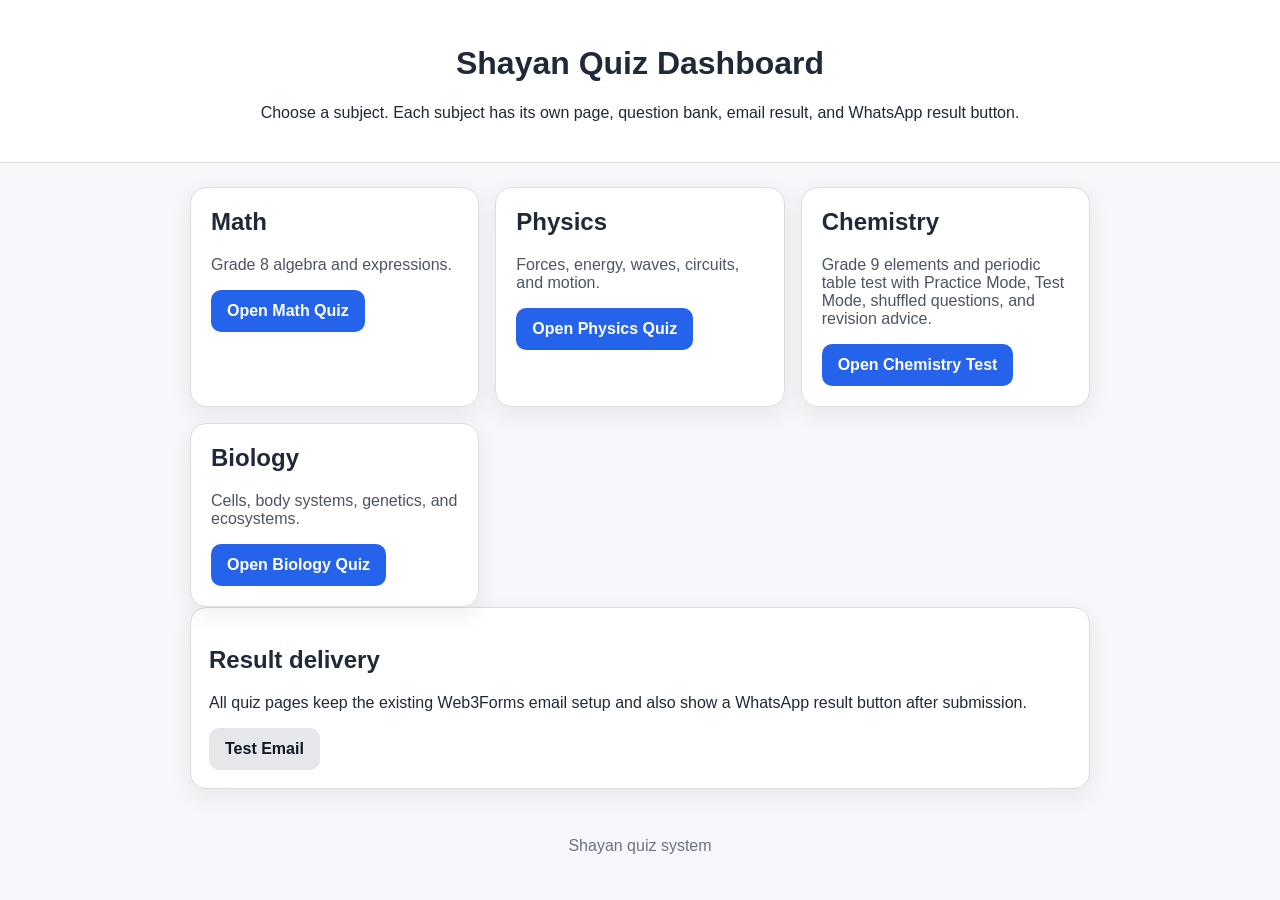
==== index.html @ 084b21f7 "Update dashboard link for improved chemistry test" ====
<!DOCTYPE html><html lang="en"><head><meta charset="UTF-8"><meta name="viewport" content="width=device-width,initial-scale=1.0"><meta http-equiv="Cache-Control" content="no-cache, no-store, must-revalidate"><meta http-equiv="Pragma" content="no-cache"><meta http-equiv="Expires" content="0"><title>Shayan Quiz Dashboard</title><link rel="stylesheet" href="style.css?v=chemistry-v2"><style>.grid{display:grid;grid-template-columns:repeat(auto-fit,minmax(220px,1fr));gap:16px}.subject{background:white;border:1px solid #ddd;border-radius:16px;padding:20px;box-shadow:0 8px 25px #0001}.subject h2{margin-top:0}.subject p{color:#4b5563}</style></head><body><header><h1>Shayan Quiz Dashboard</h1><p>Choose a subject. Each subject has its own page, question bank, email result, and WhatsApp result button.</p></header><main><section class="grid"><div class="subject"><h2>Math</h2><p>Grade 8 algebra and expressions.</p><a class="button" href="math.html?v=subjects1">Open Math Quiz</a></div><div class="subject"><h2>Physics</h2><p>Forces, energy, waves, circuits, and motion.</p><a class="button" href="physics.html?v=subjects1">Open Physics Quiz</a></div><div class="subject"><h2>Chemistry</h2><p>Grade 9 elements and periodic table test with Practice Mode, Test Mode, shuffled questions, and revision advice.</p><a class="button" href="chemistry.html?v=chemistry-v2">Open Chemistry Test</a></div><div class="subject"><h2>Biology</h2><p>Cells, body systems, genetics, and ecosystems.</p><a class="button" href="biology.html?v=subjects1">Open Biology Quiz</a></div></section><section class="panel"><h2>Result delivery</h2><p>All quiz pages keep the existing Web3Forms email setup and also show a WhatsApp result button after submission.</p><a class="button secondary" href="test-email.html">Test Email</a></section></main><footer>Shayan quiz system</footer></body></html>
---- style.css ----
body{margin:0;font-family:Arial,Helvetica,sans-serif;background:#f5f7fb;color:#1f2937}header{background:#fff;text-align:center;padding:24px;border-bottom:1px solid #ddd}main{max-width:900px;margin:24px auto;padding:0 16px}.panel,.question{background:#fff;border:1px solid #ddd;border-radius:16px;padding:18px;margin-bottom:14px;box-shadow:0 8px 25px #0001}label{font-weight:700;display:block;margin-bottom:6px}input[type=text]{width:100%;padding:12px;border:1px solid #ccc;border-radius:10px;font-size:16px;box-sizing:border-box}.buttons{display:flex;flex-wrap:wrap;gap:10px;margin-top:16px}button,.button{background:#2563eb;color:white;border:0;border-radius:10px;padding:12px 16px;font-weight:700;text-decoration:none;display:inline-block;cursor:pointer}.secondary{background:#e5e7eb;color:#111827}.option{display:block;border:1px solid #ddd;border-radius:10px;padding:10px;margin:8px 0}.feedback{display:none;margin-top:10px;padding:10px;border-radius:10px;font-weight:700}.correct{display:block;background:#dcfce7;color:#15803d}.wrong{display:block;background:#fee2e2;color:#b91c1c}.result{display:none;background:#eff6ff;border:1px solid #bfdbfe;border-radius:14px;padding:16px;margin-top:16px}.note{background:#fef3c7;color:#92400e;border:1px solid #fde68a;border-radius:10px;padding:10px;margin-top:12px}.status{background:#dbeafe;color:#1e40af;border:1px solid #bfdbfe;border-radius:10px;padding:10px;margin-top:12px;font-weight:700}footer{text-align:center;color:#6b7280;padding:24px}
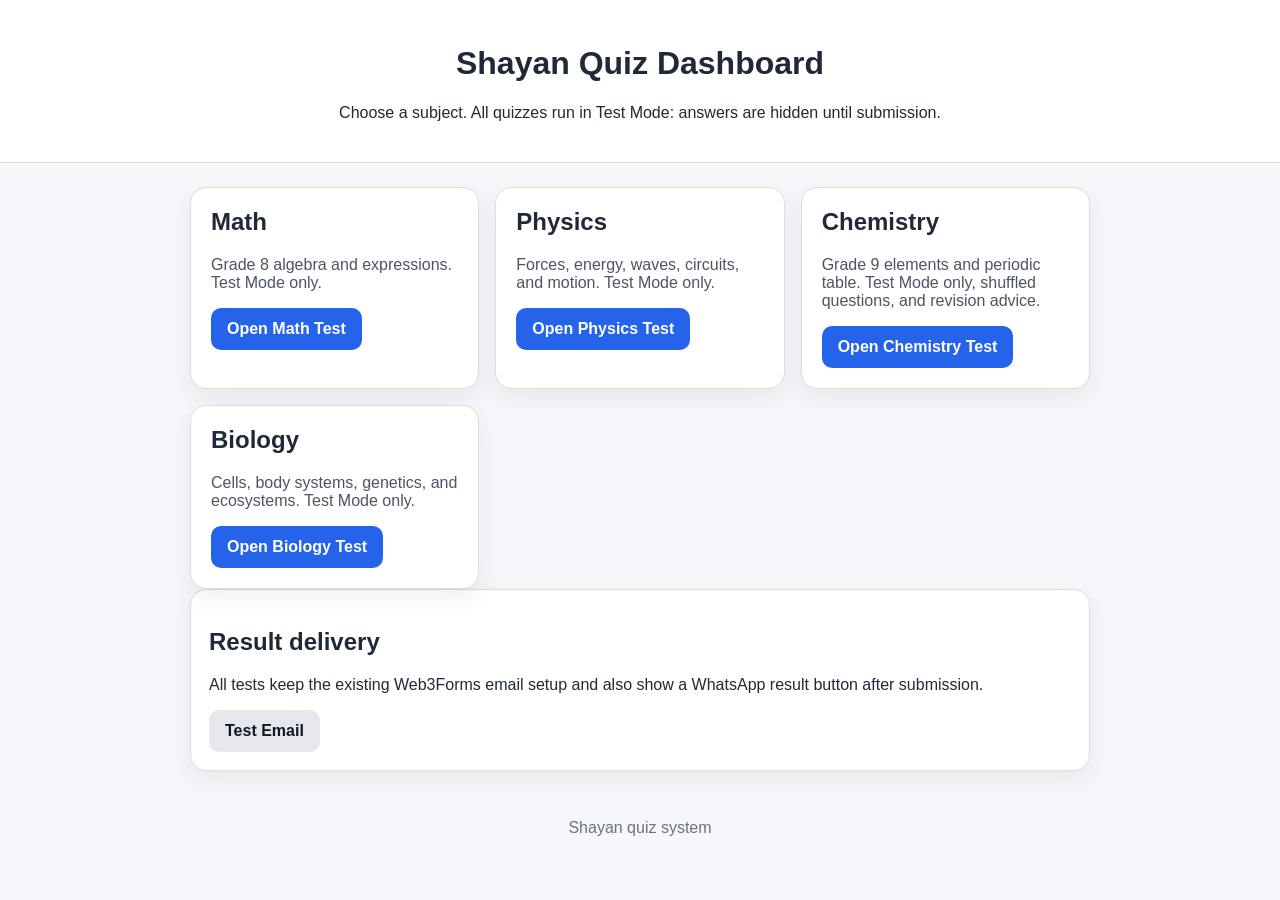
==== commit 608d1558: "Update dashboard to test mode only" ====
--- a/index.html
+++ b/index.html
@@ -1 +1 @@
-<!DOCTYPE html><html lang="en"><head><meta charset="UTF-8"><meta name="viewport" content="width=device-width,initial-scale=1.0"><meta http-equiv="Cache-Control" content="no-cache, no-store, must-revalidate"><meta http-equiv="Pragma" content="no-cache"><meta http-equiv="Expires" content="0"><title>Shayan Quiz Dashboard</title><link rel="stylesheet" href="style.css?v=chemistry-v2"><style>.grid{display:grid;grid-template-columns:repeat(auto-fit,minmax(220px,1fr));gap:16px}.subject{background:white;border:1px solid #ddd;border-radius:16px;padding:20px;box-shadow:0 8px 25px #0001}.subject h2{margin-top:0}.subject p{color:#4b5563}</style></head><body><header><h1>Shayan Quiz Dashboard</h1><p>Choose a subject. Each subject has its own page, question bank, email result, and WhatsApp result button.</p></header><main><section class="grid"><div class="subject"><h2>Math</h2><p>Grade 8 algebra and expressions.</p><a class="button" href="math.html?v=subjects1">Open Math Quiz</a></div><div class="subject"><h2>Physics</h2><p>Forces, energy, waves, circuits, and motion.</p><a class="button" href="physics.html?v=subjects1">Open Physics Quiz</a></div><div class="subject"><h2>Chemistry</h2><p>Grade 9 elements and periodic table test with Practice Mode, Test Mode, shuffled questions, and revision advice.</p><a class="button" href="chemistry.html?v=chemistry-v2">Open Chemistry Test</a></div><div class="subject"><h2>Biology</h2><p>Cells, body systems, genetics, and ecosystems.</p><a class="button" href="biology.html?v=subjects1">Open Biology Quiz</a></div></section><section class="panel"><h2>Result delivery</h2><p>All quiz pages keep the existing Web3Forms email setup and also show a WhatsApp result button after submission.</p><a class="button secondary" href="test-email.html">Test Email</a></section></main><footer>Shayan quiz system</footer></body></html>+<!DOCTYPE html><html lang="en"><head><meta charset="UTF-8"><meta name="viewport" content="width=device-width,initial-scale=1.0"><meta http-equiv="Cache-Control" content="no-cache, no-store, must-revalidate"><meta http-equiv="Pragma" content="no-cache"><meta http-equiv="Expires" content="0"><title>Shayan Quiz Dashboard</title><link rel="stylesheet" href="style.css?v=testmode1"><style>.grid{display:grid;grid-template-columns:repeat(auto-fit,minmax(220px,1fr));gap:16px}.subject{background:white;border:1px solid #ddd;border-radius:16px;padding:20px;box-shadow:0 8px 25px #0001}.subject h2{margin-top:0}.subject p{color:#4b5563}</style></head><body><header><h1>Shayan Quiz Dashboard</h1><p>Choose a subject. All quizzes run in Test Mode: answers are hidden until submission.</p></header><main><section class="grid"><div class="subject"><h2>Math</h2><p>Grade 8 algebra and expressions. Test Mode only.</p><a class="button" href="math.html?v=testmode1">Open Math Test</a></div><div class="subject"><h2>Physics</h2><p>Forces, energy, waves, circuits, and motion. Test Mode only.</p><a class="button" href="physics.html?v=testmode1">Open Physics Test</a></div><div class="subject"><h2>Chemistry</h2><p>Grade 9 elements and periodic table. Test Mode only, shuffled questions, and revision advice.</p><a class="button" href="chemistry.html?v=testmode1">Open Chemistry Test</a></div><div class="subject"><h2>Biology</h2><p>Cells, body systems, genetics, and ecosystems. Test Mode only.</p><a class="button" href="biology.html?v=testmode1">Open Biology Test</a></div></section><section class="panel"><h2>Result delivery</h2><p>All tests keep the existing Web3Forms email setup and also show a WhatsApp result button after submission.</p><a class="button secondary" href="test-email.html">Test Email</a></section></main><footer>Shayan quiz system</footer></body></html>
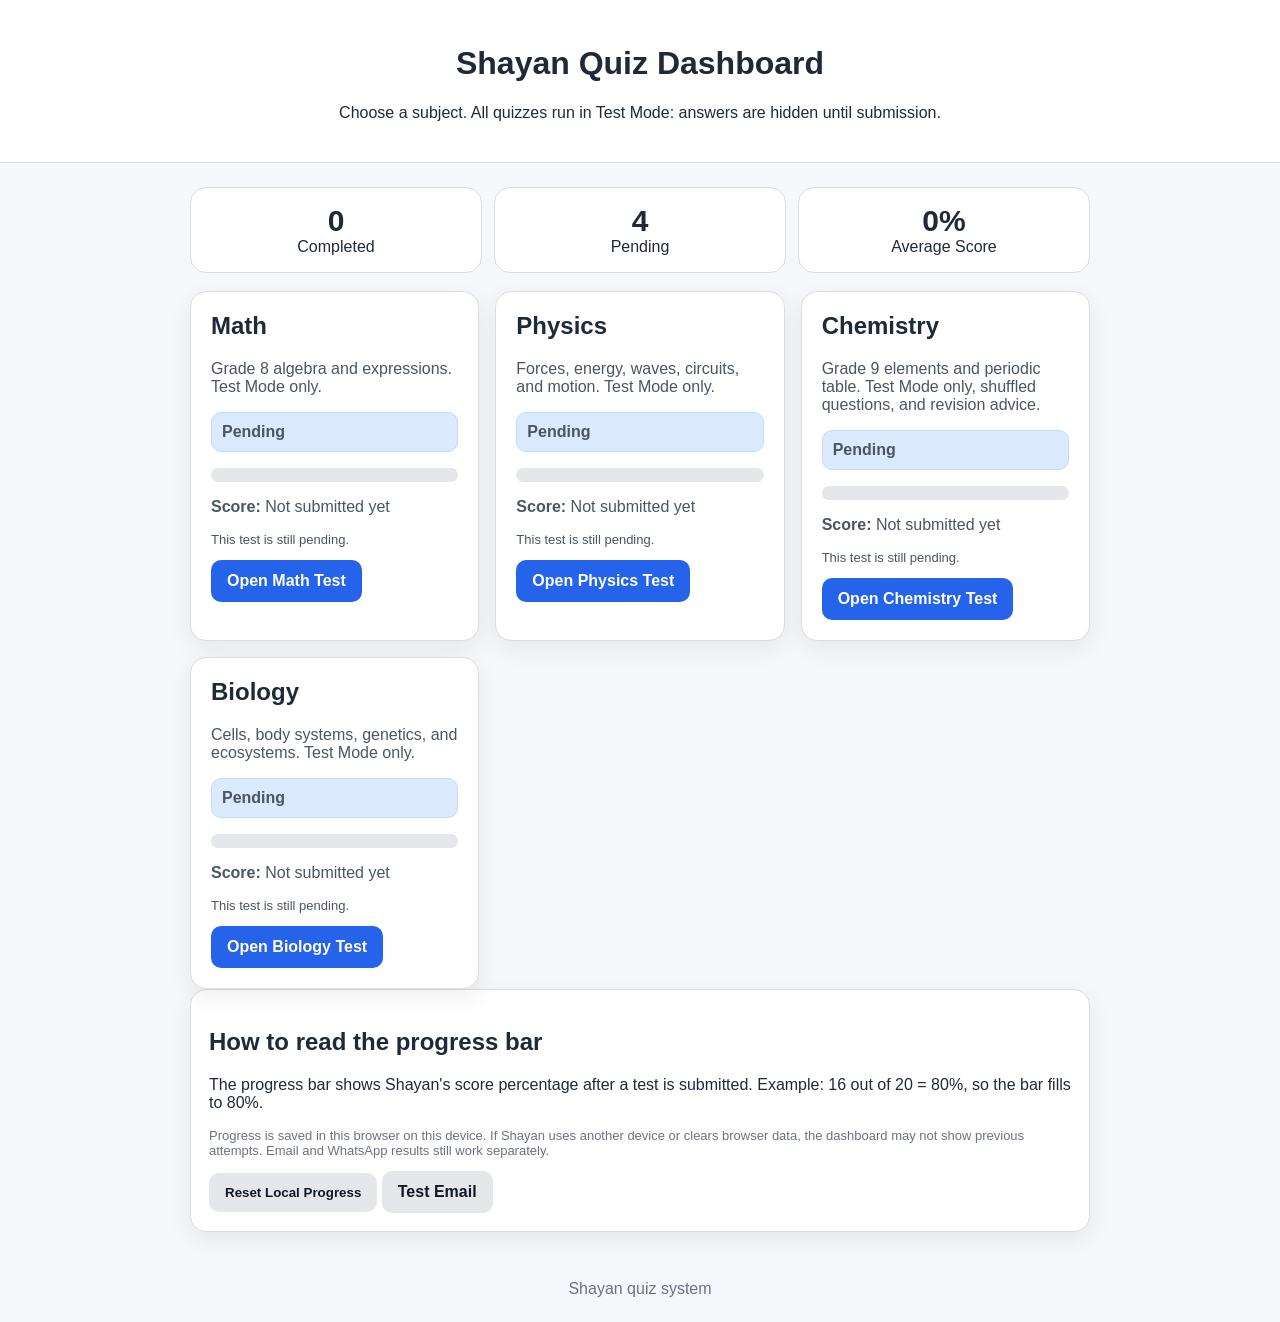
==== commit 994b8246: "Add dashboard pending count and score progress bars" ====
--- a/index.html
+++ b/index.html
@@ -1 +1 @@
-<!DOCTYPE html><html lang="en"><head><meta charset="UTF-8"><meta name="viewport" content="width=device-width,initial-scale=1.0"><meta http-equiv="Cache-Control" content="no-cache, no-store, must-revalidate"><meta http-equiv="Pragma" content="no-cache"><meta http-equiv="Expires" content="0"><title>Shayan Quiz Dashboard</title><link rel="stylesheet" href="style.css?v=testmode1"><style>.grid{display:grid;grid-template-columns:repeat(auto-fit,minmax(220px,1fr));gap:16px}.subject{background:white;border:1px solid #ddd;border-radius:16px;padding:20px;box-shadow:0 8px 25px #0001}.subject h2{margin-top:0}.subject p{color:#4b5563}</style></head><body><header><h1>Shayan Quiz Dashboard</h1><p>Choose a subject. All quizzes run in Test Mode: answers are hidden until submission.</p></header><main><section class="grid"><div class="subject"><h2>Math</h2><p>Grade 8 algebra and expressions. Test Mode only.</p><a class="button" href="math.html?v=testmode1">Open Math Test</a></div><div class="subject"><h2>Physics</h2><p>Forces, energy, waves, circuits, and motion. Test Mode only.</p><a class="button" href="physics.html?v=testmode1">Open Physics Test</a></div><div class="subject"><h2>Chemistry</h2><p>Grade 9 elements and periodic table. Test Mode only, shuffled questions, and revision advice.</p><a class="button" href="chemistry.html?v=testmode1">Open Chemistry Test</a></div><div class="subject"><h2>Biology</h2><p>Cells, body systems, genetics, and ecosystems. Test Mode only.</p><a class="button" href="biology.html?v=testmode1">Open Biology Test</a></div></section><section class="panel"><h2>Result delivery</h2><p>All tests keep the existing Web3Forms email setup and also show a WhatsApp result button after submission.</p><a class="button secondary" href="test-email.html">Test Email</a></section></main><footer>Shayan quiz system</footer></body></html>+<!DOCTYPE html><html lang="en"><head><meta charset="UTF-8"><meta name="viewport" content="width=device-width,initial-scale=1.0"><meta http-equiv="Cache-Control" content="no-cache, no-store, must-revalidate"><meta http-equiv="Pragma" content="no-cache"><meta http-equiv="Expires" content="0"><title>Shayan Quiz Dashboard</title><link rel="stylesheet" href="style.css?v=progress1"><style>.grid{display:grid;grid-template-columns:repeat(auto-fit,minmax(230px,1fr));gap:16px}.subject{background:white;border:1px solid #ddd;border-radius:16px;padding:20px;box-shadow:0 8px 25px #0001}.subject h2{margin-top:0}.subject p{color:#4b5563}.summary{display:grid;grid-template-columns:repeat(auto-fit,minmax(160px,1fr));gap:12px;margin-bottom:18px}.metric{background:white;border:1px solid #ddd;border-radius:16px;padding:16px;text-align:center}.metric strong{font-size:30px;display:block}.bar{height:14px;background:#e5e7eb;border-radius:999px;overflow:hidden;margin:10px 0}.fill{height:100%;background:#2563eb;width:0%}.status{font-weight:700}.pending{color:#b45309}.done{color:#047857}.small{font-size:13px;color:#6b7280}</style></head><body><header><h1>Shayan Quiz Dashboard</h1><p>Choose a subject. All quizzes run in Test Mode: answers are hidden until submission.</p></header><main><section class="summary"><div class="metric"><strong id="completedCount">0</strong><span>Completed</span></div><div class="metric"><strong id="pendingCount">4</strong><span>Pending</span></div><div class="metric"><strong id="averageScore">0%</strong><span>Average Score</span></div></section><section class="grid" id="subjectGrid"></section><section class="panel"><h2>How to read the progress bar</h2><p>The progress bar shows Shayan's score percentage after a test is submitted. Example: 16 out of 20 = 80%, so the bar fills to 80%.</p><p class="small">Progress is saved in this browser on this device. If Shayan uses another device or clears browser data, the dashboard may not show previous attempts. Email and WhatsApp results still work separately.</p><button class="secondary" onclick="resetProgress()">Reset Local Progress</button> <a class="button secondary" href="test-email.html">Test Email</a></section></main><footer>Shayan quiz system</footer><script>const SUBJECTS=[{id:'math',title:'Math',desc:'Grade 8 algebra and expressions. Test Mode only.',url:'math.html?v=progress1'},{id:'physics',title:'Physics',desc:'Forces, energy, waves, circuits, and motion. Test Mode only.',url:'physics.html?v=progress1'},{id:'chemistry',title:'Chemistry',desc:'Grade 9 elements and periodic table. Test Mode only, shuffled questions, and revision advice.',url:'chemistry.html?v=progress1'},{id:'biology',title:'Biology',desc:'Cells, body systems, genetics, and ecosystems. Test Mode only.',url:'biology.html?v=progress1'}];const KEY='shayanQuizProgress';function loadProgress(){try{return JSON.parse(localStorage.getItem(KEY)||'{}')}catch(e){return {}}}function bar(p){return '<div class="bar"><div class="fill" style="width:'+Math.max(0,Math.min(100,p||0))+'%"></div></div>'}function render(){let p=loadProgress(),grid=document.getElementById('subjectGrid'),done=0,totalScore=0;grid.innerHTML='';SUBJECTS.forEach(s=>{let r=p[s.id],completed=!!(r&&r.completed);if(completed){done++;totalScore+=Number(r.percentage)||0}let pct=completed?Number(r.percentage)||0:0;grid.innerHTML+='<div class="subject"><h2>'+s.title+'</h2><p>'+s.desc+'</p><p class="status '+(completed?'done':'pending')+'">'+(completed?'Completed':'Pending')+'</p>'+bar(pct)+'<p><b>Score:</b> '+(completed?(r.score+'/'+r.total+' ('+pct+'%)'):'Not submitted yet')+'</p><p class="small">'+(completed?('Last submitted: '+r.submittedAt+'<br>Performance: '+r.performance):'This test is still pending.')+'</p><a class="button" href="'+s.url+'">Open '+s.title+' Test</a></div>'});document.getElementById('completedCount').textContent=done;document.getElementById('pendingCount').textContent=SUBJECTS.length-done;document.getElementById('averageScore').textContent=done?Math.round(totalScore/done)+'%':'0%'}function resetProgress(){if(confirm('Clear saved dashboard progress on this device?')){localStorage.removeItem(KEY);render()}}render();</script></body></html>
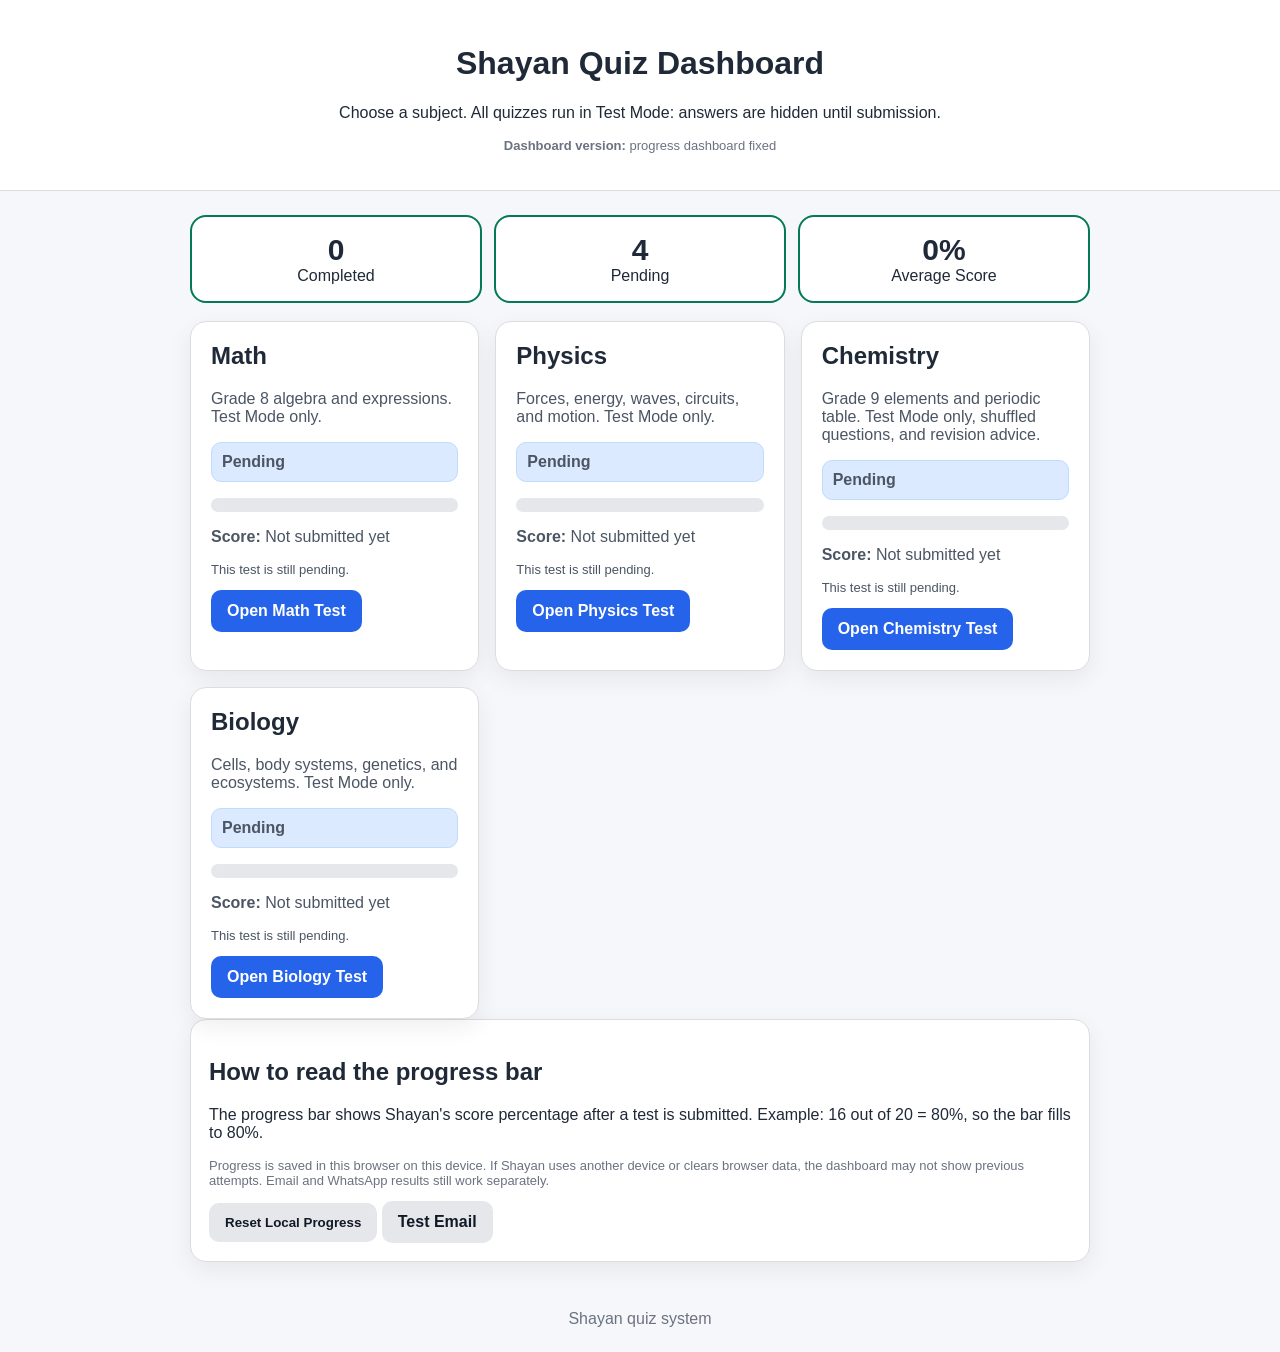
==== commit 7637378e: "Fix dashboard cache and use permanent clean URLs" ====
--- a/index.html
+++ b/index.html
@@ -1 +1 @@
-<!DOCTYPE html><html lang="en"><head><meta charset="UTF-8"><meta name="viewport" content="width=device-width,initial-scale=1.0"><meta http-equiv="Cache-Control" content="no-cache, no-store, must-revalidate"><meta http-equiv="Pragma" content="no-cache"><meta http-equiv="Expires" content="0"><title>Shayan Quiz Dashboard</title><link rel="stylesheet" href="style.css?v=progress1"><style>.grid{display:grid;grid-template-columns:repeat(auto-fit,minmax(230px,1fr));gap:16px}.subject{background:white;border:1px solid #ddd;border-radius:16px;padding:20px;box-shadow:0 8px 25px #0001}.subject h2{margin-top:0}.subject p{color:#4b5563}.summary{display:grid;grid-template-columns:repeat(auto-fit,minmax(160px,1fr));gap:12px;margin-bottom:18px}.metric{background:white;border:1px solid #ddd;border-radius:16px;padding:16px;text-align:center}.metric strong{font-size:30px;display:block}.bar{height:14px;background:#e5e7eb;border-radius:999px;overflow:hidden;margin:10px 0}.fill{height:100%;background:#2563eb;width:0%}.status{font-weight:700}.pending{color:#b45309}.done{color:#047857}.small{font-size:13px;color:#6b7280}</style></head><body><header><h1>Shayan Quiz Dashboard</h1><p>Choose a subject. All quizzes run in Test Mode: answers are hidden until submission.</p></header><main><section class="summary"><div class="metric"><strong id="completedCount">0</strong><span>Completed</span></div><div class="metric"><strong id="pendingCount">4</strong><span>Pending</span></div><div class="metric"><strong id="averageScore">0%</strong><span>Average Score</span></div></section><section class="grid" id="subjectGrid"></section><section class="panel"><h2>How to read the progress bar</h2><p>The progress bar shows Shayan's score percentage after a test is submitted. Example: 16 out of 20 = 80%, so the bar fills to 80%.</p><p class="small">Progress is saved in this browser on this device. If Shayan uses another device or clears browser data, the dashboard may not show previous attempts. Email and WhatsApp results still work separately.</p><button class="secondary" onclick="resetProgress()">Reset Local Progress</button> <a class="button secondary" href="test-email.html">Test Email</a></section></main><footer>Shayan quiz system</footer><script>const SUBJECTS=[{id:'math',title:'Math',desc:'Grade 8 algebra and expressions. Test Mode only.',url:'math.html?v=progress1'},{id:'physics',title:'Physics',desc:'Forces, energy, waves, circuits, and motion. Test Mode only.',url:'physics.html?v=progress1'},{id:'chemistry',title:'Chemistry',desc:'Grade 9 elements and periodic table. Test Mode only, shuffled questions, and revision advice.',url:'chemistry.html?v=progress1'},{id:'biology',title:'Biology',desc:'Cells, body systems, genetics, and ecosystems. Test Mode only.',url:'biology.html?v=progress1'}];const KEY='shayanQuizProgress';function loadProgress(){try{return JSON.parse(localStorage.getItem(KEY)||'{}')}catch(e){return {}}}function bar(p){return '<div class="bar"><div class="fill" style="width:'+Math.max(0,Math.min(100,p||0))+'%"></div></div>'}function render(){let p=loadProgress(),grid=document.getElementById('subjectGrid'),done=0,totalScore=0;grid.innerHTML='';SUBJECTS.forEach(s=>{let r=p[s.id],completed=!!(r&&r.completed);if(completed){done++;totalScore+=Number(r.percentage)||0}let pct=completed?Number(r.percentage)||0:0;grid.innerHTML+='<div class="subject"><h2>'+s.title+'</h2><p>'+s.desc+'</p><p class="status '+(completed?'done':'pending')+'">'+(completed?'Completed':'Pending')+'</p>'+bar(pct)+'<p><b>Score:</b> '+(completed?(r.score+'/'+r.total+' ('+pct+'%)'):'Not submitted yet')+'</p><p class="small">'+(completed?('Last submitted: '+r.submittedAt+'<br>Performance: '+r.performance):'This test is still pending.')+'</p><a class="button" href="'+s.url+'">Open '+s.title+' Test</a></div>'});document.getElementById('completedCount').textContent=done;document.getElementById('pendingCount').textContent=SUBJECTS.length-done;document.getElementById('averageScore').textContent=done?Math.round(totalScore/done)+'%':'0%'}function resetProgress(){if(confirm('Clear saved dashboard progress on this device?')){localStorage.removeItem(KEY);render()}}render();</script></body></html>+<!DOCTYPE html><html lang="en"><head><meta charset="UTF-8"><meta name="viewport" content="width=device-width,initial-scale=1.0"><meta http-equiv="Cache-Control" content="no-cache, no-store, must-revalidate"><meta http-equiv="Pragma" content="no-cache"><meta http-equiv="Expires" content="0"><title>Shayan Quiz Dashboard</title><link rel="stylesheet" href="style.css"><style>.grid{display:grid;grid-template-columns:repeat(auto-fit,minmax(230px,1fr));gap:16px}.subject{background:white;border:1px solid #ddd;border-radius:16px;padding:20px;box-shadow:0 8px 25px #0001}.subject h2{margin-top:0}.subject p{color:#4b5563}.summary{display:grid;grid-template-columns:repeat(auto-fit,minmax(160px,1fr));gap:12px;margin-bottom:18px}.metric{background:white;border:1px solid #ddd;border-radius:16px;padding:16px;text-align:center}.metric strong{font-size:30px;display:block}.bar{height:14px;background:#e5e7eb;border-radius:999px;overflow:hidden;margin:10px 0}.fill{height:100%;background:#2563eb;width:0%}.status{font-weight:700}.pending{color:#b45309}.done{color:#047857}.small{font-size:13px;color:#6b7280}.fixed{border:2px solid #047857}</style><script>if(location.pathname.endsWith('/index.html')){history.replaceState(null,'','/Shayan-quiz-agent/')}</script></head><body><header><h1>Shayan Quiz Dashboard</h1><p>Choose a subject. All quizzes run in Test Mode: answers are hidden until submission.</p><p class="small"><b>Dashboard version:</b> progress dashboard fixed</p></header><main><section class="summary"><div class="metric fixed"><strong id="completedCount">0</strong><span>Completed</span></div><div class="metric fixed"><strong id="pendingCount">4</strong><span>Pending</span></div><div class="metric fixed"><strong id="averageScore">0%</strong><span>Average Score</span></div></section><section class="grid" id="subjectGrid"></section><section class="panel"><h2>How to read the progress bar</h2><p>The progress bar shows Shayan's score percentage after a test is submitted. Example: 16 out of 20 = 80%, so the bar fills to 80%.</p><p class="small">Progress is saved in this browser on this device. If Shayan uses another device or clears browser data, the dashboard may not show previous attempts. Email and WhatsApp results still work separately.</p><button class="secondary" onclick="resetProgress()">Reset Local Progress</button> <a class="button secondary" href="test-email.html">Test Email</a></section></main><footer>Shayan quiz system</footer><script>if('serviceWorker' in navigator){navigator.serviceWorker.register('sw.js').catch(()=>{})}const SUBJECTS=[{id:'math',title:'Math',desc:'Grade 8 algebra and expressions. Test Mode only.',url:'math.html'},{id:'physics',title:'Physics',desc:'Forces, energy, waves, circuits, and motion. Test Mode only.',url:'physics.html'},{id:'chemistry',title:'Chemistry',desc:'Grade 9 elements and periodic table. Test Mode only, shuffled questions, and revision advice.',url:'chemistry.html'},{id:'biology',title:'Biology',desc:'Cells, body systems, genetics, and ecosystems. Test Mode only.',url:'biology.html'}];const KEY='shayanQuizProgress';function loadProgress(){try{return JSON.parse(localStorage.getItem(KEY)||'{}')}catch(e){return {}}}function bar(p){return '<div class="bar"><div class="fill" style="width:'+Math.max(0,Math.min(100,p||0))+'%"></div></div>'}function render(){let p=loadProgress(),grid=document.getElementById('subjectGrid'),done=0,totalScore=0;grid.innerHTML='';SUBJECTS.forEach(s=>{let r=p[s.id],completed=!!(r&&r.completed);if(completed){done++;totalScore+=Number(r.percentage)||0}let pct=completed?Number(r.percentage)||0:0;grid.innerHTML+='<div class="subject"><h2>'+s.title+'</h2><p>'+s.desc+'</p><p class="status '+(completed?'done':'pending')+'">'+(completed?'Completed':'Pending')+'</p>'+bar(pct)+'<p><b>Score:</b> '+(completed?(r.score+'/'+r.total+' ('+pct+'%)'):'Not submitted yet')+'</p><p class="small">'+(completed?('Last submitted: '+r.submittedAt+'<br>Performance: '+r.performance):'This test is still pending.')+'</p><a class="button" href="'+s.url+'">Open '+s.title+' Test</a></div>'});document.getElementById('completedCount').textContent=done;document.getElementById('pendingCount').textContent=SUBJECTS.length-done;document.getElementById('averageScore').textContent=done?Math.round(totalScore/done)+'%':'0%'}function resetProgress(){if(confirm('Clear saved dashboard progress on this device?')){localStorage.removeItem(KEY);render()}}render();</script></body></html>
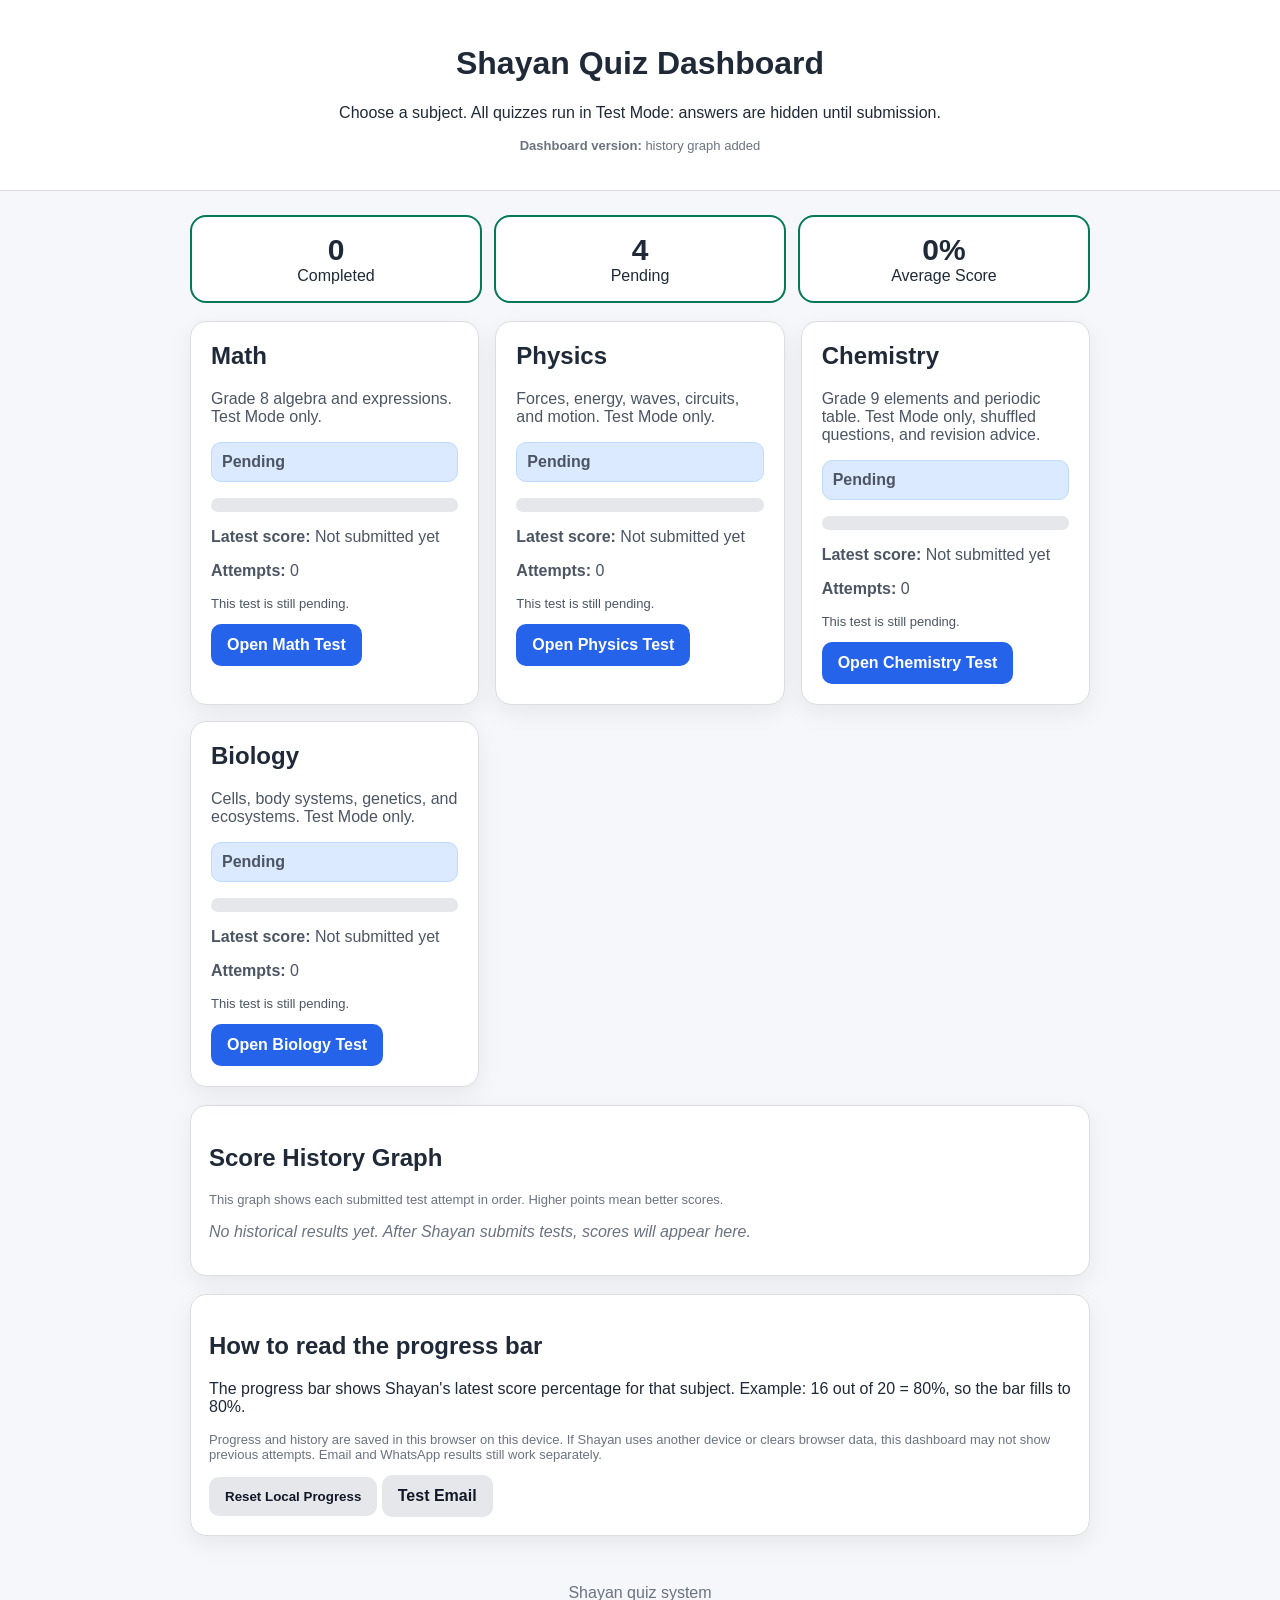
==== commit ae5631f0: "Add historical score graph to dashboard" ====
--- a/index.html
+++ b/index.html
@@ -1 +1 @@
-<!DOCTYPE html><html lang="en"><head><meta charset="UTF-8"><meta name="viewport" content="width=device-width,initial-scale=1.0"><meta http-equiv="Cache-Control" content="no-cache, no-store, must-revalidate"><meta http-equiv="Pragma" content="no-cache"><meta http-equiv="Expires" content="0"><title>Shayan Quiz Dashboard</title><link rel="stylesheet" href="style.css"><style>.grid{display:grid;grid-template-columns:repeat(auto-fit,minmax(230px,1fr));gap:16px}.subject{background:white;border:1px solid #ddd;border-radius:16px;padding:20px;box-shadow:0 8px 25px #0001}.subject h2{margin-top:0}.subject p{color:#4b5563}.summary{display:grid;grid-template-columns:repeat(auto-fit,minmax(160px,1fr));gap:12px;margin-bottom:18px}.metric{background:white;border:1px solid #ddd;border-radius:16px;padding:16px;text-align:center}.metric strong{font-size:30px;display:block}.bar{height:14px;background:#e5e7eb;border-radius:999px;overflow:hidden;margin:10px 0}.fill{height:100%;background:#2563eb;width:0%}.status{font-weight:700}.pending{color:#b45309}.done{color:#047857}.small{font-size:13px;color:#6b7280}.fixed{border:2px solid #047857}</style><script>if(location.pathname.endsWith('/index.html')){history.replaceState(null,'','/Shayan-quiz-agent/')}</script></head><body><header><h1>Shayan Quiz Dashboard</h1><p>Choose a subject. All quizzes run in Test Mode: answers are hidden until submission.</p><p class="small"><b>Dashboard version:</b> progress dashboard fixed</p></header><main><section class="summary"><div class="metric fixed"><strong id="completedCount">0</strong><span>Completed</span></div><div class="metric fixed"><strong id="pendingCount">4</strong><span>Pending</span></div><div class="metric fixed"><strong id="averageScore">0%</strong><span>Average Score</span></div></section><section class="grid" id="subjectGrid"></section><section class="panel"><h2>How to read the progress bar</h2><p>The progress bar shows Shayan's score percentage after a test is submitted. Example: 16 out of 20 = 80%, so the bar fills to 80%.</p><p class="small">Progress is saved in this browser on this device. If Shayan uses another device or clears browser data, the dashboard may not show previous attempts. Email and WhatsApp results still work separately.</p><button class="secondary" onclick="resetProgress()">Reset Local Progress</button> <a class="button secondary" href="test-email.html">Test Email</a></section></main><footer>Shayan quiz system</footer><script>if('serviceWorker' in navigator){navigator.serviceWorker.register('sw.js').catch(()=>{})}const SUBJECTS=[{id:'math',title:'Math',desc:'Grade 8 algebra and expressions. Test Mode only.',url:'math.html'},{id:'physics',title:'Physics',desc:'Forces, energy, waves, circuits, and motion. Test Mode only.',url:'physics.html'},{id:'chemistry',title:'Chemistry',desc:'Grade 9 elements and periodic table. Test Mode only, shuffled questions, and revision advice.',url:'chemistry.html'},{id:'biology',title:'Biology',desc:'Cells, body systems, genetics, and ecosystems. Test Mode only.',url:'biology.html'}];const KEY='shayanQuizProgress';function loadProgress(){try{return JSON.parse(localStorage.getItem(KEY)||'{}')}catch(e){return {}}}function bar(p){return '<div class="bar"><div class="fill" style="width:'+Math.max(0,Math.min(100,p||0))+'%"></div></div>'}function render(){let p=loadProgress(),grid=document.getElementById('subjectGrid'),done=0,totalScore=0;grid.innerHTML='';SUBJECTS.forEach(s=>{let r=p[s.id],completed=!!(r&&r.completed);if(completed){done++;totalScore+=Number(r.percentage)||0}let pct=completed?Number(r.percentage)||0:0;grid.innerHTML+='<div class="subject"><h2>'+s.title+'</h2><p>'+s.desc+'</p><p class="status '+(completed?'done':'pending')+'">'+(completed?'Completed':'Pending')+'</p>'+bar(pct)+'<p><b>Score:</b> '+(completed?(r.score+'/'+r.total+' ('+pct+'%)'):'Not submitted yet')+'</p><p class="small">'+(completed?('Last submitted: '+r.submittedAt+'<br>Performance: '+r.performance):'This test is still pending.')+'</p><a class="button" href="'+s.url+'">Open '+s.title+' Test</a></div>'});document.getElementById('completedCount').textContent=done;document.getElementById('pendingCount').textContent=SUBJECTS.length-done;document.getElementById('averageScore').textContent=done?Math.round(totalScore/done)+'%':'0%'}function resetProgress(){if(confirm('Clear saved dashboard progress on this device?')){localStorage.removeItem(KEY);render()}}render();</script></body></html>+<!DOCTYPE html><html lang="en"><head><meta charset="UTF-8"><meta name="viewport" content="width=device-width,initial-scale=1.0"><meta http-equiv="Cache-Control" content="no-cache, no-store, must-revalidate"><meta http-equiv="Pragma" content="no-cache"><meta http-equiv="Expires" content="0"><title>Shayan Quiz Dashboard</title><link rel="stylesheet" href="style.css"><style>.grid{display:grid;grid-template-columns:repeat(auto-fit,minmax(230px,1fr));gap:16px}.subject{background:white;border:1px solid #ddd;border-radius:16px;padding:20px;box-shadow:0 8px 25px #0001}.subject h2{margin-top:0}.subject p{color:#4b5563}.summary{display:grid;grid-template-columns:repeat(auto-fit,minmax(160px,1fr));gap:12px;margin-bottom:18px}.metric{background:white;border:1px solid #ddd;border-radius:16px;padding:16px;text-align:center}.metric strong{font-size:30px;display:block}.bar{height:14px;background:#e5e7eb;border-radius:999px;overflow:hidden;margin:10px 0}.fill{height:100%;background:#2563eb;width:0%}.status{font-weight:700}.pending{color:#b45309}.done{color:#047857}.small{font-size:13px;color:#6b7280}.fixed{border:2px solid #047857}.chart{background:white;border:1px solid #ddd;border-radius:16px;padding:18px;margin:18px 0;box-shadow:0 8px 25px #0001}.chart svg{width:100%;height:260px}.history-row{display:flex;gap:10px;justify-content:space-between;border-bottom:1px solid #eee;padding:8px 0;font-size:14px}.empty{color:#6b7280;font-style:italic}</style><script>if(location.pathname.endsWith('/index.html')){history.replaceState(null,'','/Shayan-quiz-agent/')}</script></head><body><header><h1>Shayan Quiz Dashboard</h1><p>Choose a subject. All quizzes run in Test Mode: answers are hidden until submission.</p><p class="small"><b>Dashboard version:</b> history graph added</p></header><main><section class="summary"><div class="metric fixed"><strong id="completedCount">0</strong><span>Completed</span></div><div class="metric fixed"><strong id="pendingCount">4</strong><span>Pending</span></div><div class="metric fixed"><strong id="averageScore">0%</strong><span>Average Score</span></div></section><section class="grid" id="subjectGrid"></section><section class="chart"><h2>Score History Graph</h2><p class="small">This graph shows each submitted test attempt in order. Higher points mean better scores.</p><div id="historyGraph"></div><div id="historyList"></div></section><section class="panel"><h2>How to read the progress bar</h2><p>The progress bar shows Shayan's latest score percentage for that subject. Example: 16 out of 20 = 80%, so the bar fills to 80%.</p><p class="small">Progress and history are saved in this browser on this device. If Shayan uses another device or clears browser data, this dashboard may not show previous attempts. Email and WhatsApp results still work separately.</p><button class="secondary" onclick="resetProgress()">Reset Local Progress</button> <a class="button secondary" href="test-email.html">Test Email</a></section></main><footer>Shayan quiz system</footer><script>if('serviceWorker' in navigator){navigator.serviceWorker.register('sw.js').catch(()=>{})}const SUBJECTS=[{id:'math',title:'Math',desc:'Grade 8 algebra and expressions. Test Mode only.',url:'math.html'},{id:'physics',title:'Physics',desc:'Forces, energy, waves, circuits, and motion. Test Mode only.',url:'physics.html'},{id:'chemistry',title:'Chemistry',desc:'Grade 9 elements and periodic table. Test Mode only, shuffled questions, and revision advice.',url:'chemistry.html'},{id:'biology',title:'Biology',desc:'Cells, body systems, genetics, and ecosystems. Test Mode only.',url:'biology.html'}];const KEY='shayanQuizProgress';function loadProgress(){try{return JSON.parse(localStorage.getItem(KEY)||'{}')}catch(e){return {}}}function bar(p){return '<div class="bar"><div class="fill" style="width:'+Math.max(0,Math.min(100,p||0))+'%"></div></div>'}function subjectTitle(id){let s=SUBJECTS.find(x=>x.id===id);return s?s.title:id}function getAttempts(p){let out=[];SUBJECTS.forEach(s=>{let r=p[s.id];if(!r)return;let h=Array.isArray(r.history)?r.history:[];if(h.length){h.forEach(a=>out.push({...a,subjectId:s.id,title:s.title}))}else if(r.completed){out.push({...r,subjectId:s.id,title:s.title,ts:0})}});return out.sort((a,b)=>(a.ts||0)-(b.ts||0))}function renderHistory(attempts){let g=document.getElementById('historyGraph'),list=document.getElementById('historyList');if(!attempts.length){g.innerHTML='<p class="empty">No historical results yet. After Shayan submits tests, scores will appear here.</p>';list.innerHTML='';return}let w=760,h=240,pad=36,max=100,min=0;let pts=attempts.map((a,i)=>{let x=pad+(attempts.length===1?0.5:(i/(attempts.length-1)))*(w-2*pad);let y=h-pad-((Number(a.percentage)||0-min)/(max-min))*(h-2*pad);return {x,y,a,i}});let circles=pts.map(p=>'<circle cx="'+p.x+'" cy="'+p.y+'" r="5"><title>'+subjectTitle(p.a.subjectId)+': '+p.a.percentage+'% on '+(p.a.submittedAt||'')+'</title></circle>').join('');let labels=pts.map(p=>'<text x="'+p.x+'" y="'+(h-8)+'" text-anchor="middle" font-size="11">'+(p.i+1)+'</text>').join('');let path=pts.map((p,i)=>(i?'L':'M')+p.x+' '+p.y).join(' ');g.innerHTML='<svg viewBox="0 0 '+w+' '+h+'" role="img" aria-label="Score history graph"><line x1="'+pad+'" y1="'+pad+'" x2="'+pad+'" y2="'+(h-pad)+'" stroke="#9ca3af"/><line x1="'+pad+'" y1="'+(h-pad)+'" x2="'+(w-pad)+'" y2="'+(h-pad)+'" stroke="#9ca3af"/><text x="6" y="'+(pad+4)+'" font-size="12">100%</text><text x="12" y="'+(h-pad)+'" font-size="12">0%</text><polyline points="'+pts.map(p=>p.x+','+p.y).join(' ')+'" fill="none" stroke="#2563eb" stroke-width="3"/><g fill="#2563eb">'+circles+'</g>'+labels+'</svg>';list.innerHTML='<h3>Attempt Details</h3>'+attempts.map((a,i)=>'<div class="history-row"><span>#'+(i+1)+' '+subjectTitle(a.subjectId)+'</span><b>'+a.percentage+'%</b><span>'+a.score+'/'+a.total+'</span><span class="small">'+(a.submittedAt||'')+'</span></div>').join('')}function render(){let p=loadProgress(),grid=document.getElementById('subjectGrid'),done=0,totalScore=0;grid.innerHTML='';SUBJECTS.forEach(s=>{let r=p[s.id],completed=!!(r&&r.completed);if(completed){done++;totalScore+=Number(r.percentage)||0}let pct=completed?Number(r.percentage)||0:0;let attempts=r&&Array.isArray(r.history)?r.history.length:(completed?1:0);grid.innerHTML+='<div class="subject"><h2>'+s.title+'</h2><p>'+s.desc+'</p><p class="status '+(completed?'done':'pending')+'">'+(completed?'Completed':'Pending')+'</p>'+bar(pct)+'<p><b>Latest score:</b> '+(completed?(r.score+'/'+r.total+' ('+pct+'%)'):'Not submitted yet')+'</p><p><b>Attempts:</b> '+attempts+'</p><p class="small">'+(completed?('Last submitted: '+r.submittedAt+'<br>Performance: '+r.performance):'This test is still pending.')+'</p><a class="button" href="'+s.url+'">Open '+s.title+' Test</a></div>'});document.getElementById('completedCount').textContent=done;document.getElementById('pendingCount').textContent=SUBJECTS.length-done;document.getElementById('averageScore').textContent=done?Math.round(totalScore/done)+'%':'0%';renderHistory(getAttempts(p))}function resetProgress(){if(confirm('Clear saved dashboard progress and history on this device?')){localStorage.removeItem(KEY);render()}}render();</script></body></html>
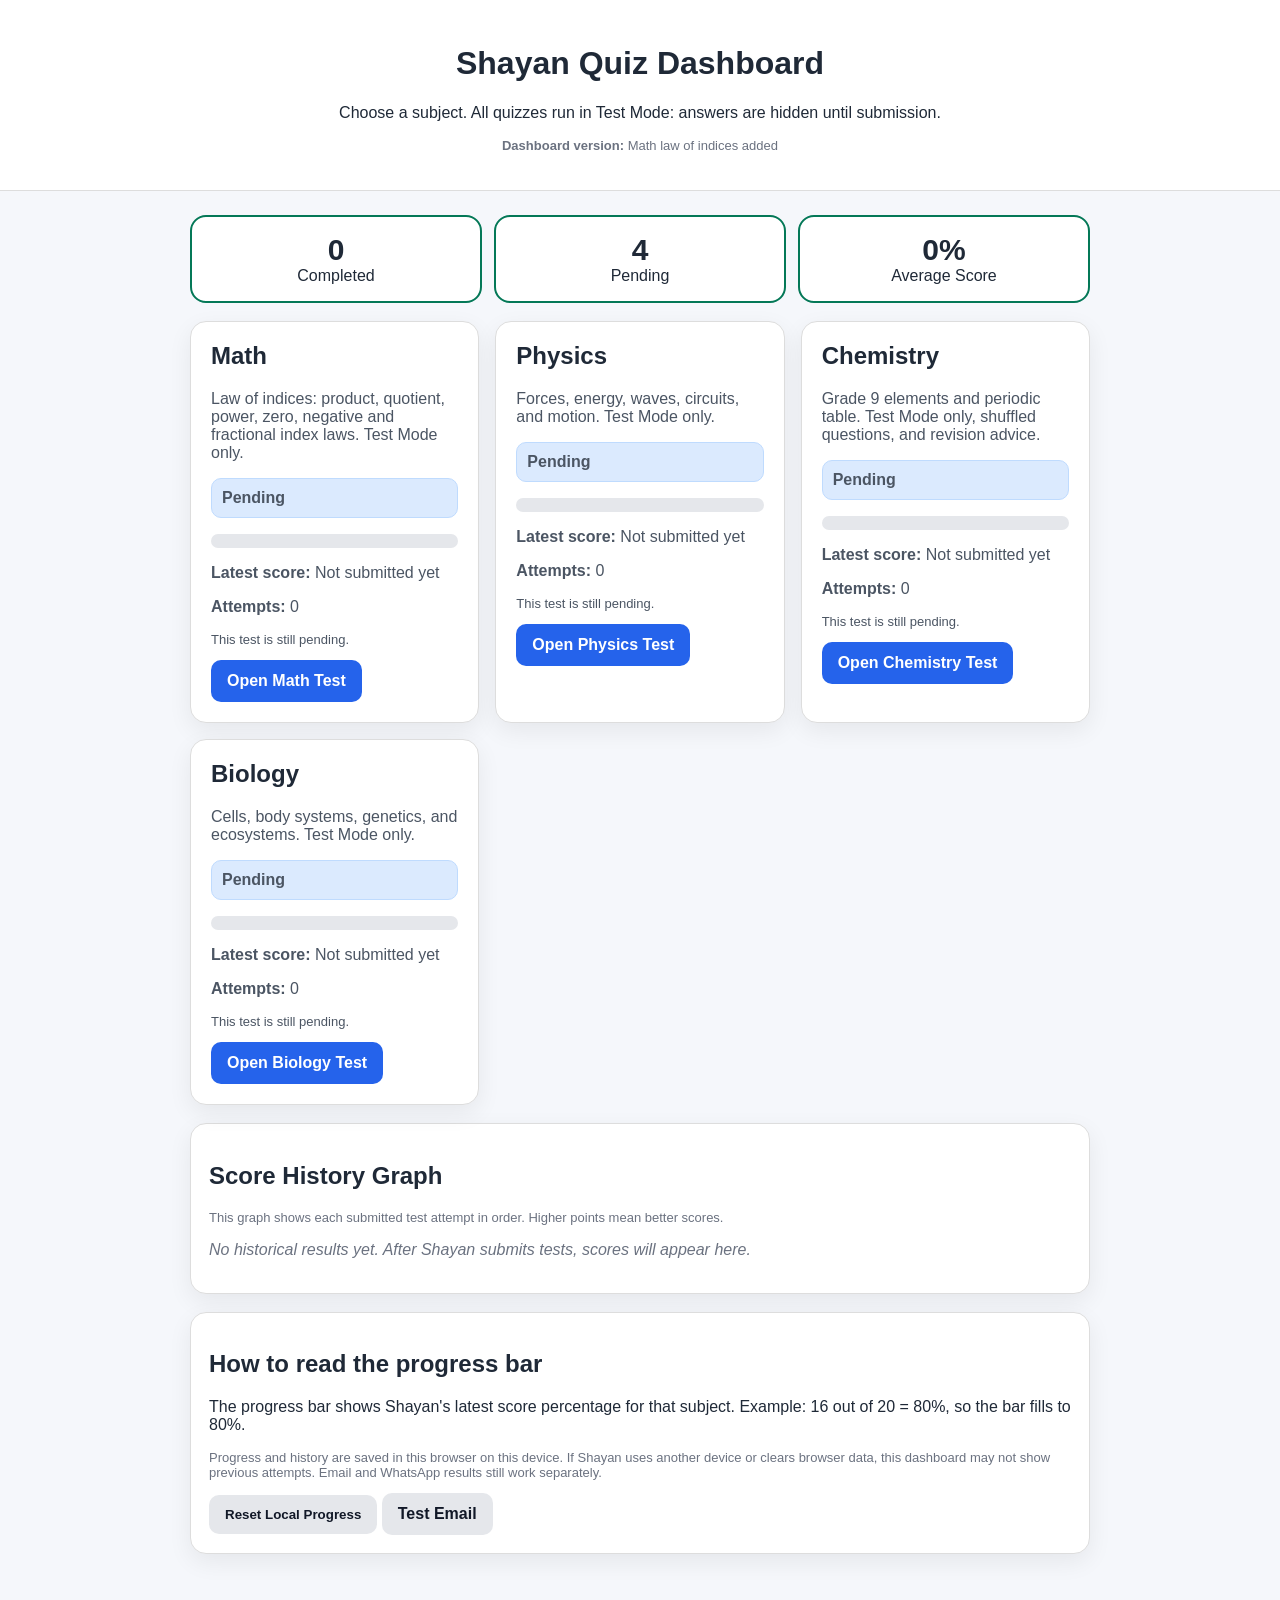
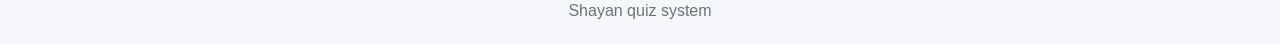
==== commit 1cce455f: "Update dashboard math description for law of indices" ====
--- a/index.html
+++ b/index.html
@@ -1 +1 @@
-<!DOCTYPE html><html lang="en"><head><meta charset="UTF-8"><meta name="viewport" content="width=device-width,initial-scale=1.0"><meta http-equiv="Cache-Control" content="no-cache, no-store, must-revalidate"><meta http-equiv="Pragma" content="no-cache"><meta http-equiv="Expires" content="0"><title>Shayan Quiz Dashboard</title><link rel="stylesheet" href="style.css"><style>.grid{display:grid;grid-template-columns:repeat(auto-fit,minmax(230px,1fr));gap:16px}.subject{background:white;border:1px solid #ddd;border-radius:16px;padding:20px;box-shadow:0 8px 25px #0001}.subject h2{margin-top:0}.subject p{color:#4b5563}.summary{display:grid;grid-template-columns:repeat(auto-fit,minmax(160px,1fr));gap:12px;margin-bottom:18px}.metric{background:white;border:1px solid #ddd;border-radius:16px;padding:16px;text-align:center}.metric strong{font-size:30px;display:block}.bar{height:14px;background:#e5e7eb;border-radius:999px;overflow:hidden;margin:10px 0}.fill{height:100%;background:#2563eb;width:0%}.status{font-weight:700}.pending{color:#b45309}.done{color:#047857}.small{font-size:13px;color:#6b7280}.fixed{border:2px solid #047857}.chart{background:white;border:1px solid #ddd;border-radius:16px;padding:18px;margin:18px 0;box-shadow:0 8px 25px #0001}.chart svg{width:100%;height:260px}.history-row{display:flex;gap:10px;justify-content:space-between;border-bottom:1px solid #eee;padding:8px 0;font-size:14px}.empty{color:#6b7280;font-style:italic}</style><script>if(location.pathname.endsWith('/index.html')){history.replaceState(null,'','/Shayan-quiz-agent/')}</script></head><body><header><h1>Shayan Quiz Dashboard</h1><p>Choose a subject. All quizzes run in Test Mode: answers are hidden until submission.</p><p class="small"><b>Dashboard version:</b> history graph added</p></header><main><section class="summary"><div class="metric fixed"><strong id="completedCount">0</strong><span>Completed</span></div><div class="metric fixed"><strong id="pendingCount">4</strong><span>Pending</span></div><div class="metric fixed"><strong id="averageScore">0%</strong><span>Average Score</span></div></section><section class="grid" id="subjectGrid"></section><section class="chart"><h2>Score History Graph</h2><p class="small">This graph shows each submitted test attempt in order. Higher points mean better scores.</p><div id="historyGraph"></div><div id="historyList"></div></section><section class="panel"><h2>How to read the progress bar</h2><p>The progress bar shows Shayan's latest score percentage for that subject. Example: 16 out of 20 = 80%, so the bar fills to 80%.</p><p class="small">Progress and history are saved in this browser on this device. If Shayan uses another device or clears browser data, this dashboard may not show previous attempts. Email and WhatsApp results still work separately.</p><button class="secondary" onclick="resetProgress()">Reset Local Progress</button> <a class="button secondary" href="test-email.html">Test Email</a></section></main><footer>Shayan quiz system</footer><script>if('serviceWorker' in navigator){navigator.serviceWorker.register('sw.js').catch(()=>{})}const SUBJECTS=[{id:'math',title:'Math',desc:'Grade 8 algebra and expressions. Test Mode only.',url:'math.html'},{id:'physics',title:'Physics',desc:'Forces, energy, waves, circuits, and motion. Test Mode only.',url:'physics.html'},{id:'chemistry',title:'Chemistry',desc:'Grade 9 elements and periodic table. Test Mode only, shuffled questions, and revision advice.',url:'chemistry.html'},{id:'biology',title:'Biology',desc:'Cells, body systems, genetics, and ecosystems. Test Mode only.',url:'biology.html'}];const KEY='shayanQuizProgress';function loadProgress(){try{return JSON.parse(localStorage.getItem(KEY)||'{}')}catch(e){return {}}}function bar(p){return '<div class="bar"><div class="fill" style="width:'+Math.max(0,Math.min(100,p||0))+'%"></div></div>'}function subjectTitle(id){let s=SUBJECTS.find(x=>x.id===id);return s?s.title:id}function getAttempts(p){let out=[];SUBJECTS.forEach(s=>{let r=p[s.id];if(!r)return;let h=Array.isArray(r.history)?r.history:[];if(h.length){h.forEach(a=>out.push({...a,subjectId:s.id,title:s.title}))}else if(r.completed){out.push({...r,subjectId:s.id,title:s.title,ts:0})}});return out.sort((a,b)=>(a.ts||0)-(b.ts||0))}function renderHistory(attempts){let g=document.getElementById('historyGraph'),list=document.getElementById('historyList');if(!attempts.length){g.innerHTML='<p class="empty">No historical results yet. After Shayan submits tests, scores will appear here.</p>';list.innerHTML='';return}let w=760,h=240,pad=36,max=100,min=0;let pts=attempts.map((a,i)=>{let x=pad+(attempts.length===1?0.5:(i/(attempts.length-1)))*(w-2*pad);let y=h-pad-((Number(a.percentage)||0-min)/(max-min))*(h-2*pad);return {x,y,a,i}});let circles=pts.map(p=>'<circle cx="'+p.x+'" cy="'+p.y+'" r="5"><title>'+subjectTitle(p.a.subjectId)+': '+p.a.percentage+'% on '+(p.a.submittedAt||'')+'</title></circle>').join('');let labels=pts.map(p=>'<text x="'+p.x+'" y="'+(h-8)+'" text-anchor="middle" font-size="11">'+(p.i+1)+'</text>').join('');let path=pts.map((p,i)=>(i?'L':'M')+p.x+' '+p.y).join(' ');g.innerHTML='<svg viewBox="0 0 '+w+' '+h+'" role="img" aria-label="Score history graph"><line x1="'+pad+'" y1="'+pad+'" x2="'+pad+'" y2="'+(h-pad)+'" stroke="#9ca3af"/><line x1="'+pad+'" y1="'+(h-pad)+'" x2="'+(w-pad)+'" y2="'+(h-pad)+'" stroke="#9ca3af"/><text x="6" y="'+(pad+4)+'" font-size="12">100%</text><text x="12" y="'+(h-pad)+'" font-size="12">0%</text><polyline points="'+pts.map(p=>p.x+','+p.y).join(' ')+'" fill="none" stroke="#2563eb" stroke-width="3"/><g fill="#2563eb">'+circles+'</g>'+labels+'</svg>';list.innerHTML='<h3>Attempt Details</h3>'+attempts.map((a,i)=>'<div class="history-row"><span>#'+(i+1)+' '+subjectTitle(a.subjectId)+'</span><b>'+a.percentage+'%</b><span>'+a.score+'/'+a.total+'</span><span class="small">'+(a.submittedAt||'')+'</span></div>').join('')}function render(){let p=loadProgress(),grid=document.getElementById('subjectGrid'),done=0,totalScore=0;grid.innerHTML='';SUBJECTS.forEach(s=>{let r=p[s.id],completed=!!(r&&r.completed);if(completed){done++;totalScore+=Number(r.percentage)||0}let pct=completed?Number(r.percentage)||0:0;let attempts=r&&Array.isArray(r.history)?r.history.length:(completed?1:0);grid.innerHTML+='<div class="subject"><h2>'+s.title+'</h2><p>'+s.desc+'</p><p class="status '+(completed?'done':'pending')+'">'+(completed?'Completed':'Pending')+'</p>'+bar(pct)+'<p><b>Latest score:</b> '+(completed?(r.score+'/'+r.total+' ('+pct+'%)'):'Not submitted yet')+'</p><p><b>Attempts:</b> '+attempts+'</p><p class="small">'+(completed?('Last submitted: '+r.submittedAt+'<br>Performance: '+r.performance):'This test is still pending.')+'</p><a class="button" href="'+s.url+'">Open '+s.title+' Test</a></div>'});document.getElementById('completedCount').textContent=done;document.getElementById('pendingCount').textContent=SUBJECTS.length-done;document.getElementById('averageScore').textContent=done?Math.round(totalScore/done)+'%':'0%';renderHistory(getAttempts(p))}function resetProgress(){if(confirm('Clear saved dashboard progress and history on this device?')){localStorage.removeItem(KEY);render()}}render();</script></body></html>+<!DOCTYPE html><html lang="en"><head><meta charset="UTF-8"><meta name="viewport" content="width=device-width,initial-scale=1.0"><meta http-equiv="Cache-Control" content="no-cache, no-store, must-revalidate"><meta http-equiv="Pragma" content="no-cache"><meta http-equiv="Expires" content="0"><title>Shayan Quiz Dashboard</title><link rel="stylesheet" href="style.css"><style>.grid{display:grid;grid-template-columns:repeat(auto-fit,minmax(230px,1fr));gap:16px}.subject{background:white;border:1px solid #ddd;border-radius:16px;padding:20px;box-shadow:0 8px 25px #0001}.subject h2{margin-top:0}.subject p{color:#4b5563}.summary{display:grid;grid-template-columns:repeat(auto-fit,minmax(160px,1fr));gap:12px;margin-bottom:18px}.metric{background:white;border:1px solid #ddd;border-radius:16px;padding:16px;text-align:center}.metric strong{font-size:30px;display:block}.bar{height:14px;background:#e5e7eb;border-radius:999px;overflow:hidden;margin:10px 0}.fill{height:100%;background:#2563eb;width:0%}.status{font-weight:700}.pending{color:#b45309}.done{color:#047857}.small{font-size:13px;color:#6b7280}.fixed{border:2px solid #047857}.chart{background:white;border:1px solid #ddd;border-radius:16px;padding:18px;margin:18px 0;box-shadow:0 8px 25px #0001}.chart svg{width:100%;height:260px}.history-row{display:flex;gap:10px;justify-content:space-between;border-bottom:1px solid #eee;padding:8px 0;font-size:14px}.empty{color:#6b7280;font-style:italic}</style><script>if(location.pathname.endsWith('/index.html')){history.replaceState(null,'','/Shayan-quiz-agent/')}</script></head><body><header><h1>Shayan Quiz Dashboard</h1><p>Choose a subject. All quizzes run in Test Mode: answers are hidden until submission.</p><p class="small"><b>Dashboard version:</b> Math law of indices added</p></header><main><section class="summary"><div class="metric fixed"><strong id="completedCount">0</strong><span>Completed</span></div><div class="metric fixed"><strong id="pendingCount">4</strong><span>Pending</span></div><div class="metric fixed"><strong id="averageScore">0%</strong><span>Average Score</span></div></section><section class="grid" id="subjectGrid"></section><section class="chart"><h2>Score History Graph</h2><p class="small">This graph shows each submitted test attempt in order. Higher points mean better scores.</p><div id="historyGraph"></div><div id="historyList"></div></section><section class="panel"><h2>How to read the progress bar</h2><p>The progress bar shows Shayan's latest score percentage for that subject. Example: 16 out of 20 = 80%, so the bar fills to 80%.</p><p class="small">Progress and history are saved in this browser on this device. If Shayan uses another device or clears browser data, this dashboard may not show previous attempts. Email and WhatsApp results still work separately.</p><button class="secondary" onclick="resetProgress()">Reset Local Progress</button> <a class="button secondary" href="test-email.html">Test Email</a></section></main><footer>Shayan quiz system</footer><script>if('serviceWorker' in navigator){navigator.serviceWorker.register('sw.js').catch(()=>{})}const SUBJECTS=[{id:'math',title:'Math',desc:'Law of indices: product, quotient, power, zero, negative and fractional index laws. Test Mode only.',url:'math.html'},{id:'physics',title:'Physics',desc:'Forces, energy, waves, circuits, and motion. Test Mode only.',url:'physics.html'},{id:'chemistry',title:'Chemistry',desc:'Grade 9 elements and periodic table. Test Mode only, shuffled questions, and revision advice.',url:'chemistry.html'},{id:'biology',title:'Biology',desc:'Cells, body systems, genetics, and ecosystems. Test Mode only.',url:'biology.html'}];const KEY='shayanQuizProgress';function loadProgress(){try{return JSON.parse(localStorage.getItem(KEY)||'{}')}catch(e){return {}}}function bar(p){return '<div class="bar"><div class="fill" style="width:'+Math.max(0,Math.min(100,p||0))+'%"></div></div>'}function subjectTitle(id){let s=SUBJECTS.find(x=>x.id===id);return s?s.title:id}function getAttempts(p){let out=[];SUBJECTS.forEach(s=>{let r=p[s.id];if(!r)return;let h=Array.isArray(r.history)?r.history:[];if(h.length){h.forEach(a=>out.push({...a,subjectId:s.id,title:s.title}))}else if(r.completed){out.push({...r,subjectId:s.id,title:s.title,ts:0})}});return out.sort((a,b)=>(a.ts||0)-(b.ts||0))}function renderHistory(attempts){let g=document.getElementById('historyGraph'),list=document.getElementById('historyList');if(!attempts.length){g.innerHTML='<p class="empty">No historical results yet. After Shayan submits tests, scores will appear here.</p>';list.innerHTML='';return}let w=760,h=240,pad=36,max=100,min=0;let pts=attempts.map((a,i)=>{let x=pad+(attempts.length===1?0.5:(i/(attempts.length-1)))*(w-2*pad);let y=h-pad-((Number(a.percentage)||0-min)/(max-min))*(h-2*pad);return {x,y,a,i}});let circles=pts.map(p=>'<circle cx="'+p.x+'" cy="'+p.y+'" r="5"><title>'+subjectTitle(p.a.subjectId)+': '+p.a.percentage+'% on '+(p.a.submittedAt||'')+'</title></circle>').join('');let labels=pts.map(p=>'<text x="'+p.x+'" y="'+(h-8)+'" text-anchor="middle" font-size="11">'+(p.i+1)+'</text>').join('');g.innerHTML='<svg viewBox="0 0 '+w+' '+h+'" role="img" aria-label="Score history graph"><line x1="'+pad+'" y1="'+pad+'" x2="'+pad+'" y2="'+(h-pad)+'" stroke="#9ca3af"/><line x1="'+pad+'" y1="'+(h-pad)+'" x2="'+(w-pad)+'" y2="'+(h-pad)+'" stroke="#9ca3af"/><text x="6" y="'+(pad+4)+'" font-size="12">100%</text><text x="12" y="'+(h-pad)+'" font-size="12">0%</text><polyline points="'+pts.map(p=>p.x+','+p.y).join(' ')+'" fill="none" stroke="#2563eb" stroke-width="3"/><g fill="#2563eb">'+circles+'</g>'+labels+'</svg>';list.innerHTML='<h3>Attempt Details</h3>'+attempts.map((a,i)=>'<div class="history-row"><span>#'+(i+1)+' '+subjectTitle(a.subjectId)+'</span><b>'+a.percentage+'%</b><span>'+a.score+'/'+a.total+'</span><span class="small">'+(a.submittedAt||'')+'</span></div>').join('')}function render(){let p=loadProgress(),grid=document.getElementById('subjectGrid'),done=0,totalScore=0;grid.innerHTML='';SUBJECTS.forEach(s=>{let r=p[s.id],completed=!!(r&&r.completed);if(completed){done++;totalScore+=Number(r.percentage)||0}let pct=completed?Number(r.percentage)||0:0;let attempts=r&&Array.isArray(r.history)?r.history.length:(completed?1:0);grid.innerHTML+='<div class="subject"><h2>'+s.title+'</h2><p>'+s.desc+'</p><p class="status '+(completed?'done':'pending')+'">'+(completed?'Completed':'Pending')+'</p>'+bar(pct)+'<p><b>Latest score:</b> '+(completed?(r.score+'/'+r.total+' ('+pct+'%)'):'Not submitted yet')+'</p><p><b>Attempts:</b> '+attempts+'</p><p class="small">'+(completed?('Last submitted: '+r.submittedAt+'<br>Performance: '+r.performance):'This test is still pending.')+'</p><a class="button" href="'+s.url+'">Open '+s.title+' Test</a></div>'});document.getElementById('completedCount').textContent=done;document.getElementById('pendingCount').textContent=SUBJECTS.length-done;document.getElementById('averageScore').textContent=done?Math.round(totalScore/done)+'%':'0%';renderHistory(getAttempts(p))}function resetProgress(){if(confirm('Clear saved dashboard progress and history on this device?')){localStorage.removeItem(KEY);render()}}render();</script></body></html>
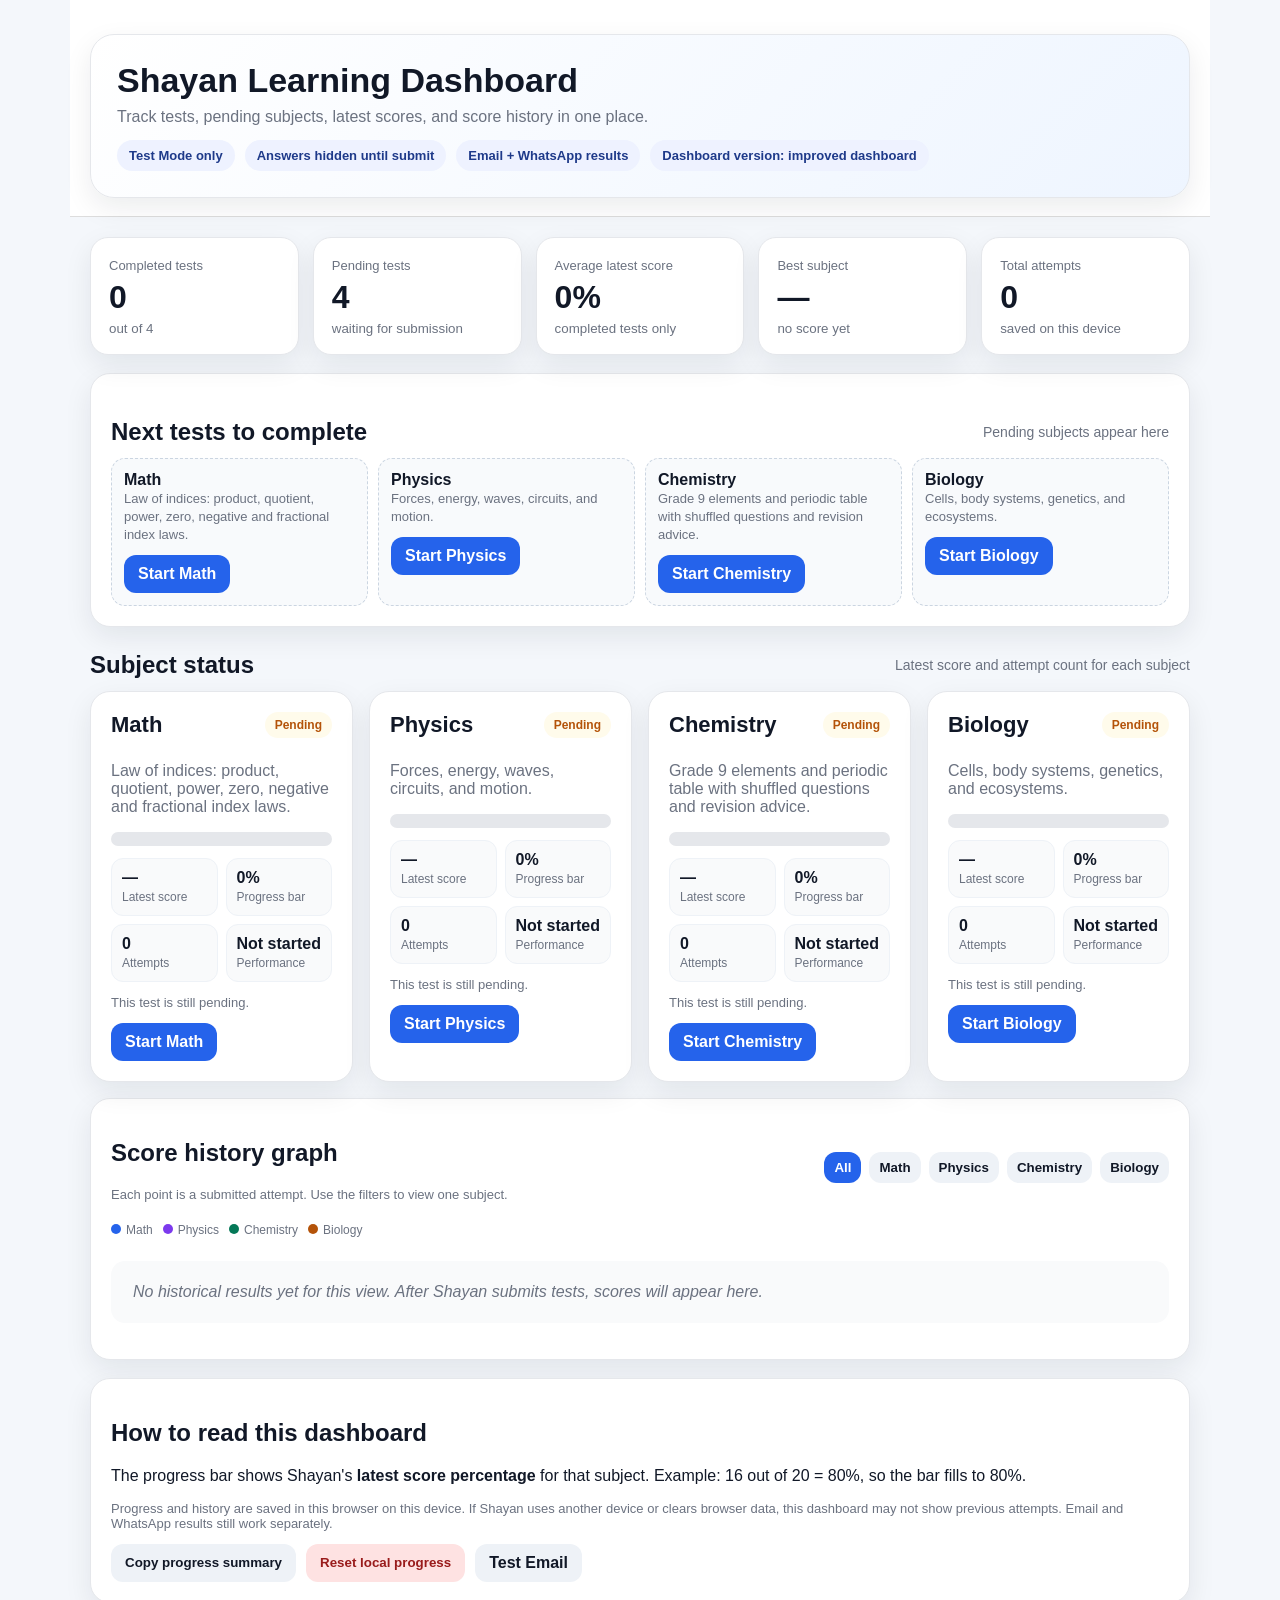
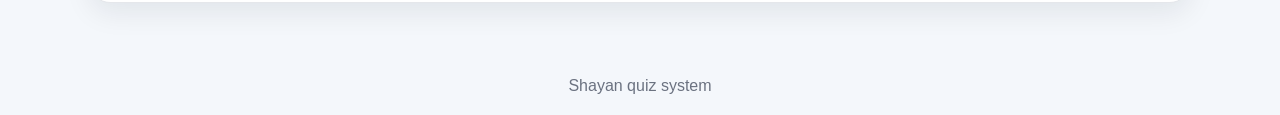
==== commit bbbe5ca7: "Improve dashboard layout and reporting" ====
--- a/index.html
+++ b/index.html
@@ -1 +1,163 @@
-<!DOCTYPE html><html lang="en"><head><meta charset="UTF-8"><meta name="viewport" content="width=device-width,initial-scale=1.0"><meta http-equiv="Cache-Control" content="no-cache, no-store, must-revalidate"><meta http-equiv="Pragma" content="no-cache"><meta http-equiv="Expires" content="0"><title>Shayan Quiz Dashboard</title><link rel="stylesheet" href="style.css"><style>.grid{display:grid;grid-template-columns:repeat(auto-fit,minmax(230px,1fr));gap:16px}.subject{background:white;border:1px solid #ddd;border-radius:16px;padding:20px;box-shadow:0 8px 25px #0001}.subject h2{margin-top:0}.subject p{color:#4b5563}.summary{display:grid;grid-template-columns:repeat(auto-fit,minmax(160px,1fr));gap:12px;margin-bottom:18px}.metric{background:white;border:1px solid #ddd;border-radius:16px;padding:16px;text-align:center}.metric strong{font-size:30px;display:block}.bar{height:14px;background:#e5e7eb;border-radius:999px;overflow:hidden;margin:10px 0}.fill{height:100%;background:#2563eb;width:0%}.status{font-weight:700}.pending{color:#b45309}.done{color:#047857}.small{font-size:13px;color:#6b7280}.fixed{border:2px solid #047857}.chart{background:white;border:1px solid #ddd;border-radius:16px;padding:18px;margin:18px 0;box-shadow:0 8px 25px #0001}.chart svg{width:100%;height:260px}.history-row{display:flex;gap:10px;justify-content:space-between;border-bottom:1px solid #eee;padding:8px 0;font-size:14px}.empty{color:#6b7280;font-style:italic}</style><script>if(location.pathname.endsWith('/index.html')){history.replaceState(null,'','/Shayan-quiz-agent/')}</script></head><body><header><h1>Shayan Quiz Dashboard</h1><p>Choose a subject. All quizzes run in Test Mode: answers are hidden until submission.</p><p class="small"><b>Dashboard version:</b> Math law of indices added</p></header><main><section class="summary"><div class="metric fixed"><strong id="completedCount">0</strong><span>Completed</span></div><div class="metric fixed"><strong id="pendingCount">4</strong><span>Pending</span></div><div class="metric fixed"><strong id="averageScore">0%</strong><span>Average Score</span></div></section><section class="grid" id="subjectGrid"></section><section class="chart"><h2>Score History Graph</h2><p class="small">This graph shows each submitted test attempt in order. Higher points mean better scores.</p><div id="historyGraph"></div><div id="historyList"></div></section><section class="panel"><h2>How to read the progress bar</h2><p>The progress bar shows Shayan's latest score percentage for that subject. Example: 16 out of 20 = 80%, so the bar fills to 80%.</p><p class="small">Progress and history are saved in this browser on this device. If Shayan uses another device or clears browser data, this dashboard may not show previous attempts. Email and WhatsApp results still work separately.</p><button class="secondary" onclick="resetProgress()">Reset Local Progress</button> <a class="button secondary" href="test-email.html">Test Email</a></section></main><footer>Shayan quiz system</footer><script>if('serviceWorker' in navigator){navigator.serviceWorker.register('sw.js').catch(()=>{})}const SUBJECTS=[{id:'math',title:'Math',desc:'Law of indices: product, quotient, power, zero, negative and fractional index laws. Test Mode only.',url:'math.html'},{id:'physics',title:'Physics',desc:'Forces, energy, waves, circuits, and motion. Test Mode only.',url:'physics.html'},{id:'chemistry',title:'Chemistry',desc:'Grade 9 elements and periodic table. Test Mode only, shuffled questions, and revision advice.',url:'chemistry.html'},{id:'biology',title:'Biology',desc:'Cells, body systems, genetics, and ecosystems. Test Mode only.',url:'biology.html'}];const KEY='shayanQuizProgress';function loadProgress(){try{return JSON.parse(localStorage.getItem(KEY)||'{}')}catch(e){return {}}}function bar(p){return '<div class="bar"><div class="fill" style="width:'+Math.max(0,Math.min(100,p||0))+'%"></div></div>'}function subjectTitle(id){let s=SUBJECTS.find(x=>x.id===id);return s?s.title:id}function getAttempts(p){let out=[];SUBJECTS.forEach(s=>{let r=p[s.id];if(!r)return;let h=Array.isArray(r.history)?r.history:[];if(h.length){h.forEach(a=>out.push({...a,subjectId:s.id,title:s.title}))}else if(r.completed){out.push({...r,subjectId:s.id,title:s.title,ts:0})}});return out.sort((a,b)=>(a.ts||0)-(b.ts||0))}function renderHistory(attempts){let g=document.getElementById('historyGraph'),list=document.getElementById('historyList');if(!attempts.length){g.innerHTML='<p class="empty">No historical results yet. After Shayan submits tests, scores will appear here.</p>';list.innerHTML='';return}let w=760,h=240,pad=36,max=100,min=0;let pts=attempts.map((a,i)=>{let x=pad+(attempts.length===1?0.5:(i/(attempts.length-1)))*(w-2*pad);let y=h-pad-((Number(a.percentage)||0-min)/(max-min))*(h-2*pad);return {x,y,a,i}});let circles=pts.map(p=>'<circle cx="'+p.x+'" cy="'+p.y+'" r="5"><title>'+subjectTitle(p.a.subjectId)+': '+p.a.percentage+'% on '+(p.a.submittedAt||'')+'</title></circle>').join('');let labels=pts.map(p=>'<text x="'+p.x+'" y="'+(h-8)+'" text-anchor="middle" font-size="11">'+(p.i+1)+'</text>').join('');g.innerHTML='<svg viewBox="0 0 '+w+' '+h+'" role="img" aria-label="Score history graph"><line x1="'+pad+'" y1="'+pad+'" x2="'+pad+'" y2="'+(h-pad)+'" stroke="#9ca3af"/><line x1="'+pad+'" y1="'+(h-pad)+'" x2="'+(w-pad)+'" y2="'+(h-pad)+'" stroke="#9ca3af"/><text x="6" y="'+(pad+4)+'" font-size="12">100%</text><text x="12" y="'+(h-pad)+'" font-size="12">0%</text><polyline points="'+pts.map(p=>p.x+','+p.y).join(' ')+'" fill="none" stroke="#2563eb" stroke-width="3"/><g fill="#2563eb">'+circles+'</g>'+labels+'</svg>';list.innerHTML='<h3>Attempt Details</h3>'+attempts.map((a,i)=>'<div class="history-row"><span>#'+(i+1)+' '+subjectTitle(a.subjectId)+'</span><b>'+a.percentage+'%</b><span>'+a.score+'/'+a.total+'</span><span class="small">'+(a.submittedAt||'')+'</span></div>').join('')}function render(){let p=loadProgress(),grid=document.getElementById('subjectGrid'),done=0,totalScore=0;grid.innerHTML='';SUBJECTS.forEach(s=>{let r=p[s.id],completed=!!(r&&r.completed);if(completed){done++;totalScore+=Number(r.percentage)||0}let pct=completed?Number(r.percentage)||0:0;let attempts=r&&Array.isArray(r.history)?r.history.length:(completed?1:0);grid.innerHTML+='<div class="subject"><h2>'+s.title+'</h2><p>'+s.desc+'</p><p class="status '+(completed?'done':'pending')+'">'+(completed?'Completed':'Pending')+'</p>'+bar(pct)+'<p><b>Latest score:</b> '+(completed?(r.score+'/'+r.total+' ('+pct+'%)'):'Not submitted yet')+'</p><p><b>Attempts:</b> '+attempts+'</p><p class="small">'+(completed?('Last submitted: '+r.submittedAt+'<br>Performance: '+r.performance):'This test is still pending.')+'</p><a class="button" href="'+s.url+'">Open '+s.title+' Test</a></div>'});document.getElementById('completedCount').textContent=done;document.getElementById('pendingCount').textContent=SUBJECTS.length-done;document.getElementById('averageScore').textContent=done?Math.round(totalScore/done)+'%':'0%';renderHistory(getAttempts(p))}function resetProgress(){if(confirm('Clear saved dashboard progress and history on this device?')){localStorage.removeItem(KEY);render()}}render();</script></body></html>+<!DOCTYPE html>
+<html lang="en">
+<head>
+  <meta charset="UTF-8">
+  <meta name="viewport" content="width=device-width,initial-scale=1.0">
+  <meta http-equiv="Cache-Control" content="no-cache, no-store, must-revalidate">
+  <meta http-equiv="Pragma" content="no-cache">
+  <meta http-equiv="Expires" content="0">
+  <title>Shayan Learning Dashboard</title>
+  <link rel="stylesheet" href="style.css">
+  <style>
+    :root{--bg:#f4f7fb;--card:#fff;--text:#111827;--muted:#6b7280;--line:#e5e7eb;--blue:#2563eb;--green:#047857;--amber:#b45309;--red:#b91c1c;--purple:#7c3aed;--shadow:0 10px 28px rgba(15,23,42,.08)}
+    body{background:var(--bg);color:var(--text)}
+    header.hero{max-width:1100px;margin:0 auto 20px;padding:34px 20px 18px;text-align:left}
+    .hero-card{background:linear-gradient(135deg,#ffffff,#eef5ff);border:1px solid var(--line);border-radius:24px;padding:26px;box-shadow:var(--shadow)}
+    .hero h1{margin:0 0 8px;font-size:34px}.hero p{margin:4px 0;color:var(--muted)}
+    main{max-width:1100px;margin:0 auto;padding:0 20px 40px}.topline{display:flex;gap:10px;flex-wrap:wrap;margin-top:14px}.pill{display:inline-flex;align-items:center;gap:6px;background:#eef2ff;color:#1e3a8a;border-radius:999px;padding:8px 12px;font-size:13px;font-weight:700}
+    .summary{display:grid;grid-template-columns:repeat(auto-fit,minmax(170px,1fr));gap:14px;margin:18px 0}.metric{background:var(--card);border:1px solid var(--line);border-radius:18px;padding:18px;box-shadow:var(--shadow)}.metric span{color:var(--muted);font-size:13px}.metric strong{display:block;font-size:32px;line-height:1.1;margin-top:6px}.metric small{display:block;color:var(--muted);margin-top:6px}
+    .panel,.subject,.chart{background:var(--card);border:1px solid var(--line);border-radius:20px;padding:20px;box-shadow:var(--shadow)}
+    .section-title{display:flex;align-items:center;justify-content:space-between;gap:10px;margin:24px 0 12px}.section-title h2{margin:0}.section-title p{margin:0;color:var(--muted);font-size:14px}
+    .grid{display:grid;grid-template-columns:repeat(auto-fit,minmax(240px,1fr));gap:16px}.subject h3{margin:0 0 8px;font-size:22px}.subject p{color:var(--muted)}.subject-top{display:flex;align-items:flex-start;justify-content:space-between;gap:10px}.badge{border-radius:999px;padding:6px 10px;font-size:12px;font-weight:800}.badge.done{background:#ecfdf5;color:var(--green)}.badge.pending{background:#fffbeb;color:var(--amber)}.badge.review{background:#fef2f2;color:var(--red)}
+    .bar{height:14px;background:#e5e7eb;border-radius:999px;overflow:hidden;margin:12px 0}.fill{height:100%;background:linear-gradient(90deg,#60a5fa,#2563eb);width:0%;transition:width .4s ease}.stats{display:grid;grid-template-columns:1fr 1fr;gap:8px;margin:12px 0}.stat{background:#f9fafb;border:1px solid #eef2f7;border-radius:12px;padding:10px}.stat b{display:block}.stat span{font-size:12px;color:var(--muted)}
+    .actions{display:flex;gap:10px;flex-wrap:wrap;margin-top:12px}.button,a.button,button{border:0;border-radius:12px;background:var(--blue);color:white;padding:10px 14px;text-decoration:none;font-weight:800;cursor:pointer}.secondary{background:#eef2f7!important;color:#111827!important}.danger{background:#fee2e2!important;color:#991b1b!important}.button:hover,button:hover{filter:brightness(.97)}
+    .next-list{display:grid;grid-template-columns:repeat(auto-fit,minmax(210px,1fr));gap:10px}.next-item{border:1px dashed #cbd5e1;border-radius:14px;padding:12px;background:#f8fafc}.next-item b{display:block}.next-item span{color:var(--muted);font-size:13px}
+    .chart{margin-top:16px}.chart-head{display:flex;justify-content:space-between;gap:12px;align-items:center;flex-wrap:wrap}.filters{display:flex;gap:8px;flex-wrap:wrap}.filters button{padding:8px 10px;background:#eef2f7;color:#111827}.filters button.active{background:var(--blue);color:white}.graph-wrap{overflow-x:auto}.chart svg{width:100%;min-width:620px;height:310px}.empty{color:var(--muted);font-style:italic;padding:22px;background:#f9fafb;border-radius:14px}.history-table{width:100%;border-collapse:collapse;margin-top:12px}.history-table th,.history-table td{border-bottom:1px solid var(--line);text-align:left;padding:10px;font-size:14px}.history-table th{color:var(--muted);font-size:12px;text-transform:uppercase}.small{font-size:13px;color:var(--muted)}
+    .legend{display:flex;gap:10px;flex-wrap:wrap;margin:8px 0}.legend span{font-size:12px;color:var(--muted)}.dot{display:inline-block;width:10px;height:10px;border-radius:999px;margin-right:5px;background:var(--blue)}
+    footer{text-align:center;color:var(--muted);padding:20px}
+    @media(max-width:640px){.hero h1{font-size:26px}.stats{grid-template-columns:1fr}.history-table{display:block;overflow-x:auto}.metric strong{font-size:26px}}
+  </style>
+  <script>if(location.pathname.endsWith('/index.html')){history.replaceState(null,'','/Shayan-quiz-agent/')}</script>
+</head>
+<body>
+  <header class="hero">
+    <div class="hero-card">
+      <h1>Shayan Learning Dashboard</h1>
+      <p>Track tests, pending subjects, latest scores, and score history in one place.</p>
+      <div class="topline">
+        <span class="pill">Test Mode only</span>
+        <span class="pill">Answers hidden until submit</span>
+        <span class="pill">Email + WhatsApp results</span>
+        <span class="pill">Dashboard version: improved dashboard</span>
+      </div>
+    </div>
+  </header>
+
+  <main>
+    <section class="summary">
+      <div class="metric"><span>Completed tests</span><strong id="completedCount">0</strong><small id="completedHelp">out of 4</small></div>
+      <div class="metric"><span>Pending tests</span><strong id="pendingCount">4</strong><small id="pendingHelp">waiting for submission</small></div>
+      <div class="metric"><span>Average latest score</span><strong id="averageScore">0%</strong><small>completed tests only</small></div>
+      <div class="metric"><span>Best subject</span><strong id="bestSubject">—</strong><small id="bestScore">no score yet</small></div>
+      <div class="metric"><span>Total attempts</span><strong id="totalAttempts">0</strong><small>saved on this device</small></div>
+    </section>
+
+    <section class="panel" id="nextPanel">
+      <div class="section-title"><h2>Next tests to complete</h2><p>Pending subjects appear here</p></div>
+      <div class="next-list" id="nextList"></div>
+    </section>
+
+    <div class="section-title"><h2>Subject status</h2><p>Latest score and attempt count for each subject</p></div>
+    <section class="grid" id="subjectGrid"></section>
+
+    <section class="chart">
+      <div class="chart-head">
+        <div><h2>Score history graph</h2><p class="small">Each point is a submitted attempt. Use the filters to view one subject.</p></div>
+        <div class="filters" id="filters"></div>
+      </div>
+      <div class="legend" id="legend"></div>
+      <div class="graph-wrap"><div id="historyGraph"></div></div>
+      <div id="historyList"></div>
+    </section>
+
+    <section class="panel" style="margin-top:18px">
+      <h2>How to read this dashboard</h2>
+      <p>The progress bar shows Shayan's <b>latest score percentage</b> for that subject. Example: 16 out of 20 = 80%, so the bar fills to 80%.</p>
+      <p class="small">Progress and history are saved in this browser on this device. If Shayan uses another device or clears browser data, this dashboard may not show previous attempts. Email and WhatsApp results still work separately.</p>
+      <div class="actions"><button class="secondary" onclick="copySummary()">Copy progress summary</button><button class="danger" onclick="resetProgress()">Reset local progress</button><a class="button secondary" href="test-email.html">Test Email</a></div>
+    </section>
+  </main>
+
+  <footer>Shayan quiz system</footer>
+
+  <script>
+    if('serviceWorker' in navigator){navigator.serviceWorker.register('sw.js').catch(()=>{})}
+    const SUBJECTS=[
+      {id:'math',title:'Math',desc:'Law of indices: product, quotient, power, zero, negative and fractional index laws.',url:'math.html',color:'#2563eb'},
+      {id:'physics',title:'Physics',desc:'Forces, energy, waves, circuits, and motion.',url:'physics.html',color:'#7c3aed'},
+      {id:'chemistry',title:'Chemistry',desc:'Grade 9 elements and periodic table with shuffled questions and revision advice.',url:'chemistry.html',color:'#047857'},
+      {id:'biology',title:'Biology',desc:'Cells, body systems, genetics, and ecosystems.',url:'biology.html',color:'#b45309'}
+    ];
+    const KEY='shayanQuizProgress';
+    let activeSubject='all';
+
+    function loadProgress(){try{return JSON.parse(localStorage.getItem(KEY)||'{}')}catch(e){return {}}}
+    function clamp(n){return Math.max(0,Math.min(100,Number(n)||0))}
+    function subjectTitle(id){let s=SUBJECTS.find(x=>x.id===id);return s?s.title:id}
+    function subjectColor(id){let s=SUBJECTS.find(x=>x.id===id);return s?s.color:'#2563eb'}
+    function latest(r){return r&&r.completed?r:null}
+    function getAttempts(p){let out=[];SUBJECTS.forEach(s=>{let r=p[s.id];if(!r)return;let h=Array.isArray(r.history)?r.history:[];if(h.length){h.forEach(a=>out.push({...a,subjectId:s.id,title:s.title}))}else if(r.completed){out.push({...r,subjectId:s.id,title:s.title,ts:0})}});return out.sort((a,b)=>(a.ts||0)-(b.ts||0))}
+    function performanceClass(pct){pct=Number(pct)||0;if(pct>=75)return 'done';if(pct>=60)return 'pending';return 'review'}
+    function bar(p,color){return '<div class="bar"><div class="fill" style="width:'+clamp(p)+'%;background:linear-gradient(90deg,'+color+'99,'+color+')"></div></div>'}
+
+    function renderSummary(p,attempts){
+      let completed=0,totalScore=0,best=null;
+      SUBJECTS.forEach(s=>{let r=latest(p[s.id]);if(r){completed++;totalScore+=Number(r.percentage)||0;if(!best||Number(r.percentage)>Number(best.percentage))best={...r,title:s.title}}});
+      document.getElementById('completedCount').textContent=completed;
+      document.getElementById('pendingCount').textContent=SUBJECTS.length-completed;
+      document.getElementById('averageScore').textContent=completed?Math.round(totalScore/completed)+'%':'0%';
+      document.getElementById('bestSubject').textContent=best?best.title:'—';
+      document.getElementById('bestScore').textContent=best?best.percentage+'% latest score':'no score yet';
+      document.getElementById('totalAttempts').textContent=attempts.length;
+    }
+
+    function renderNext(p){
+      let pending=SUBJECTS.filter(s=>!(p[s.id]&&p[s.id].completed));
+      let box=document.getElementById('nextList');
+      if(!pending.length){box.innerHTML='<div class="next-item"><b>All tests completed</b><span>Great work. Shayan can retake any test to improve scores and build history.</span></div>';return}
+      box.innerHTML=pending.map(s=>'<div class="next-item"><b>'+s.title+'</b><span>'+s.desc+'</span><div class="actions"><a class="button" href="'+s.url+'">Start '+s.title+'</a></div></div>').join('');
+    }
+
+    function renderSubjects(p){
+      let grid=document.getElementById('subjectGrid');grid.innerHTML='';
+      SUBJECTS.forEach(s=>{
+        let r=latest(p[s.id]);let done=!!r;let pct=done?clamp(r.percentage):0;let attempts=p[s.id]&&Array.isArray(p[s.id].history)?p[s.id].history.length:(done?1:0);let badge=done?(pct>=60?'Completed':'Needs review'):'Pending';let cls=done?performanceClass(pct):'pending';
+        grid.innerHTML+='<div class="subject"><div class="subject-top"><h3>'+s.title+'</h3><span class="badge '+cls+'">'+badge+'</span></div><p>'+s.desc+'</p>'+bar(pct,s.color)+'<div class="stats"><div class="stat"><b>'+(done?(r.score+'/'+r.total):'—')+'</b><span>Latest score</span></div><div class="stat"><b>'+(done?(pct+'%'):'0%')+'</b><span>Progress bar</span></div><div class="stat"><b>'+attempts+'</b><span>Attempts</span></div><div class="stat"><b>'+(done?r.performance:'Not started')+'</b><span>Performance</span></div></div><p class="small">'+(done?('Last submitted: '+r.submittedAt):'This test is still pending.')+'</p><div class="actions"><a class="button" href="'+s.url+'">'+(done?'Retake':'Start')+' '+s.title+'</a></div></div>';
+      });
+    }
+
+    function renderFilters(){
+      let f=document.getElementById('filters');
+      let buttons=['all',...SUBJECTS.map(s=>s.id)];
+      f.innerHTML=buttons.map(id=>'<button class="'+(activeSubject===id?'active':'')+'" onclick="setFilter(\''+id+'\')">'+(id==='all'?'All':subjectTitle(id))+'</button>').join('');
+      let legend=document.getElementById('legend');
+      legend.innerHTML=SUBJECTS.map(s=>'<span><i class="dot" style="background:'+s.color+'"></i>'+s.title+'</span>').join('');
+    }
+    function setFilter(id){activeSubject=id;render()}
+
+    function renderHistory(allAttempts){
+      renderFilters();
+      let attempts=activeSubject==='all'?allAttempts:allAttempts.filter(a=>a.subjectId===activeSubject);
+      let g=document.getElementById('historyGraph'),list=document.getElementById('historyList');
+      if(!attempts.length){g.innerHTML='<p class="empty">No historical results yet for this view. After Shayan submits tests, scores will appear here.</p>';list.innerHTML='';return}
+      let w=860,h=300,pad=44;let pts=attempts.map((a,i)=>{let x=pad+(attempts.length===1?0.5:(i/(attempts.length-1)))*(w-2*pad);let y=h-pad-(clamp(a.percentage)/100)*(h-2*pad);return {x,y,a,i}});
+      let gridLines=[0,25,50,75,100].map(v=>{let y=h-pad-(v/100)*(h-2*pad);return '<line x1="'+pad+'" y1="'+y+'" x2="'+(w-pad)+'" y2="'+y+'" stroke="#e5e7eb"/><text x="8" y="'+(y+4)+'" font-size="12" fill="#6b7280">'+v+'%</text>'}).join('');
+      let lines=activeSubject==='all'?SUBJECTS.map(s=>{let sp=pts.filter(p=>p.a.subjectId===s.id);if(!sp.length)return '';return '<polyline points="'+sp.map(p=>p.x+','+p.y).join(' ')+'" fill="none" stroke="'+s.color+'" stroke-width="3" stroke-linecap="round" stroke-linejoin="round"/>'}).join(''):'<polyline points="'+pts.map(p=>p.x+','+p.y).join(' ')+'" fill="none" stroke="'+subjectColor(activeSubject)+'" stroke-width="3" stroke-linecap="round" stroke-linejoin="round"/>';
+      let circles=pts.map(p=>'<circle cx="'+p.x+'" cy="'+p.y+'" r="6" fill="'+subjectColor(p.a.subjectId)+'"><title>'+subjectTitle(p.a.subjectId)+': '+p.a.percentage+'% on '+(p.a.submittedAt||'')+'</title></circle>').join('');
+      let labels=pts.map(p=>'<text x="'+p.x+'" y="'+(h-10)+'" text-anchor="middle" font-size="11" fill="#6b7280">'+(p.i+1)+'</text>').join('');
+      g.innerHTML='<svg viewBox="0 0 '+w+' '+h+'" role="img" aria-label="Score history graph">'+gridLines+'<line x1="'+pad+'" y1="'+pad+'" x2="'+pad+'" y2="'+(h-pad)+'" stroke="#9ca3af"/><line x1="'+pad+'" y1="'+(h-pad)+'" x2="'+(w-pad)+'" y2="'+(h-pad)+'" stroke="#9ca3af"/>'+lines+circles+labels+'</svg>';
+      let recent=[...attempts].reverse().slice(0,10);
+      list.innerHTML='<h3>Recent attempts</h3><table class="history-table"><thead><tr><th>#</th><th>Subject</th><th>Score</th><th>Percent</th><th>Performance</th><th>Submitted</th></tr></thead><tbody>'+recent.map((a,i)=>'<tr><td>'+(recent.length-i)+'</td><td>'+subjectTitle(a.subjectId)+'</td><td>'+a.score+'/'+a.total+'</td><td><b>'+a.percentage+'%</b></td><td>'+a.performance+'</td><td>'+(a.submittedAt||'')+'</td></tr>').join('')+'</tbody></table>';
+    }
+
+    function copySummary(){
+      let p=loadProgress();let lines=['Shayan quiz progress summary'];
+      SUBJECTS.forEach(s=>{let r=latest(p[s.id]);lines.push(s.title+': '+(r?(r.score+'/'+r.total+' ('+r.percentage+'%) - '+r.performance):'Pending'))});
+      navigator.clipboard&&navigator.clipboard.writeText(lines.join('\n')).then(()=>alert('Progress summary copied.')).catch(()=>alert(lines.join('\n')));
+    }
+    function resetProgress(){if(confirm('Clear saved dashboard progress and history on this device?')){localStorage.removeItem(KEY);render()}}
+    function render(){let p=loadProgress();let attempts=getAttempts(p);renderSummary(p,attempts);renderNext(p);renderSubjects(p);renderHistory(attempts)}
+    render();
+  </script>
+</body>
+</html>
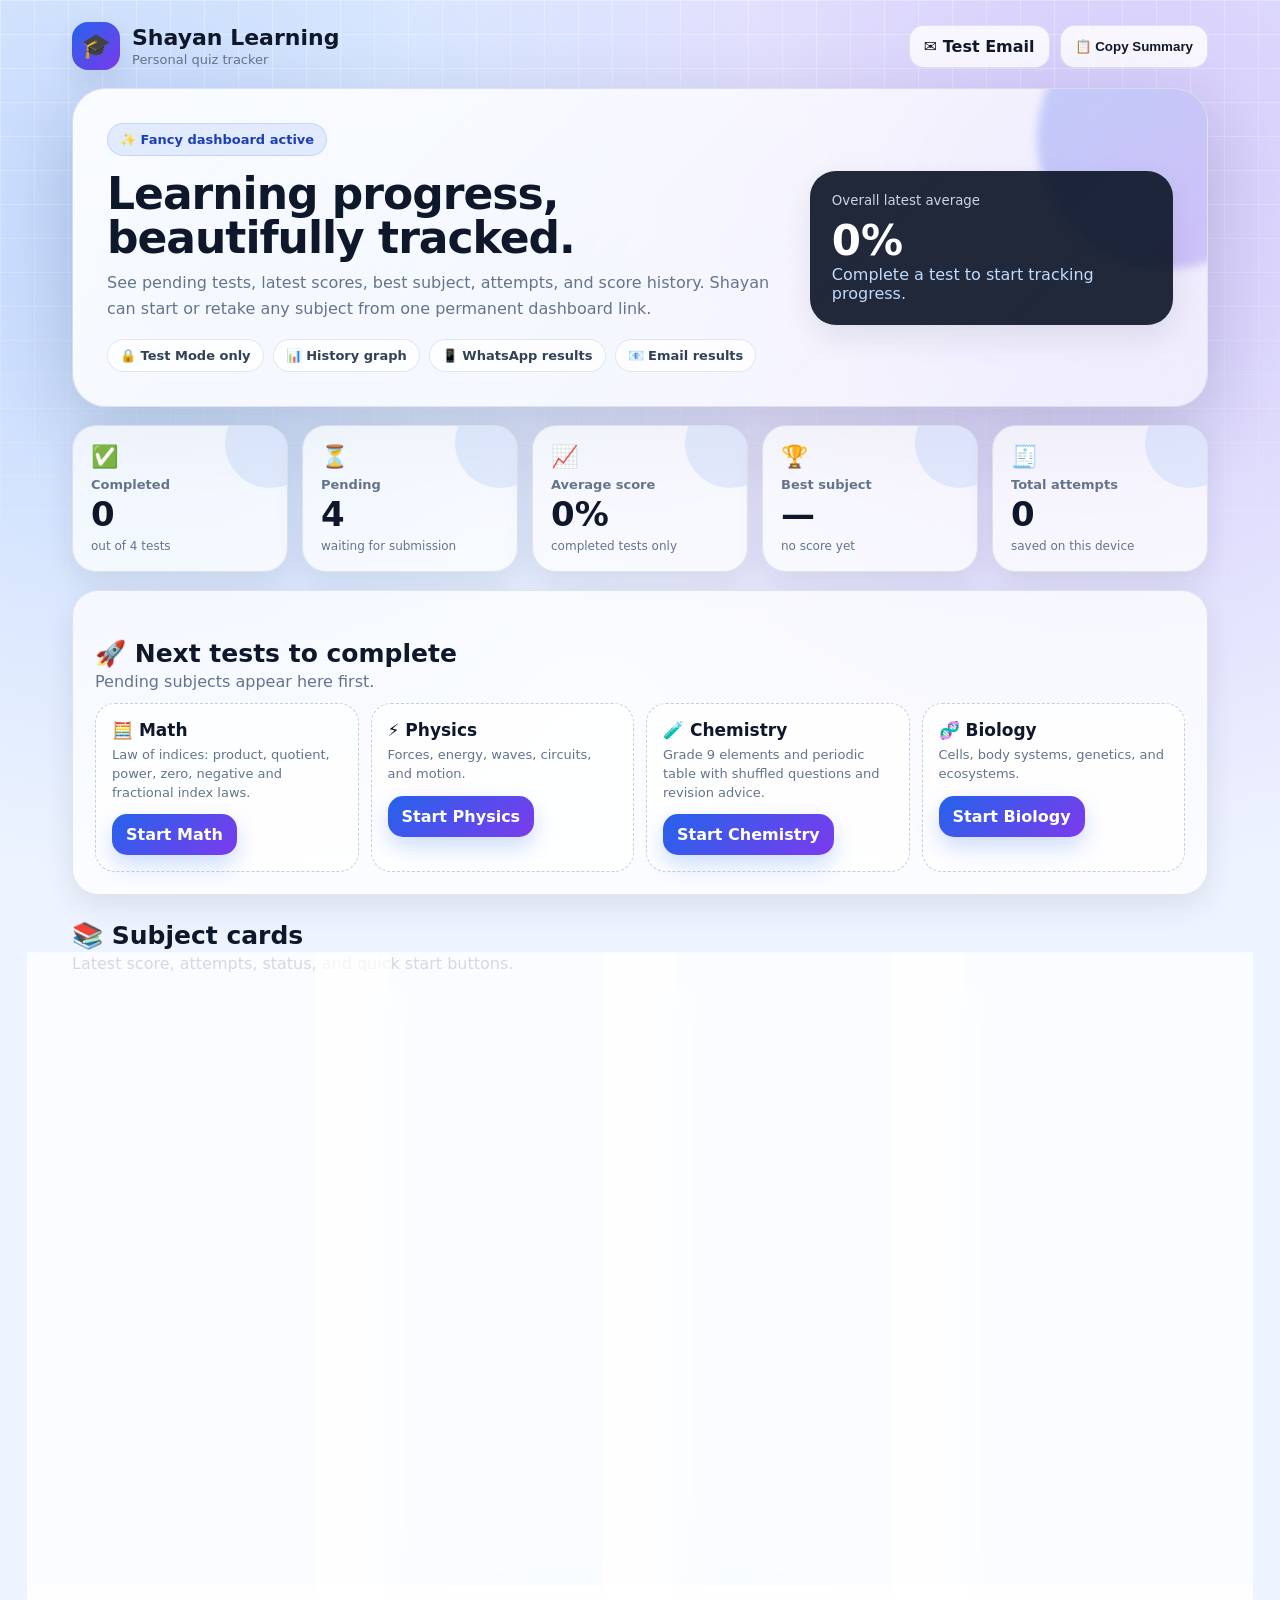
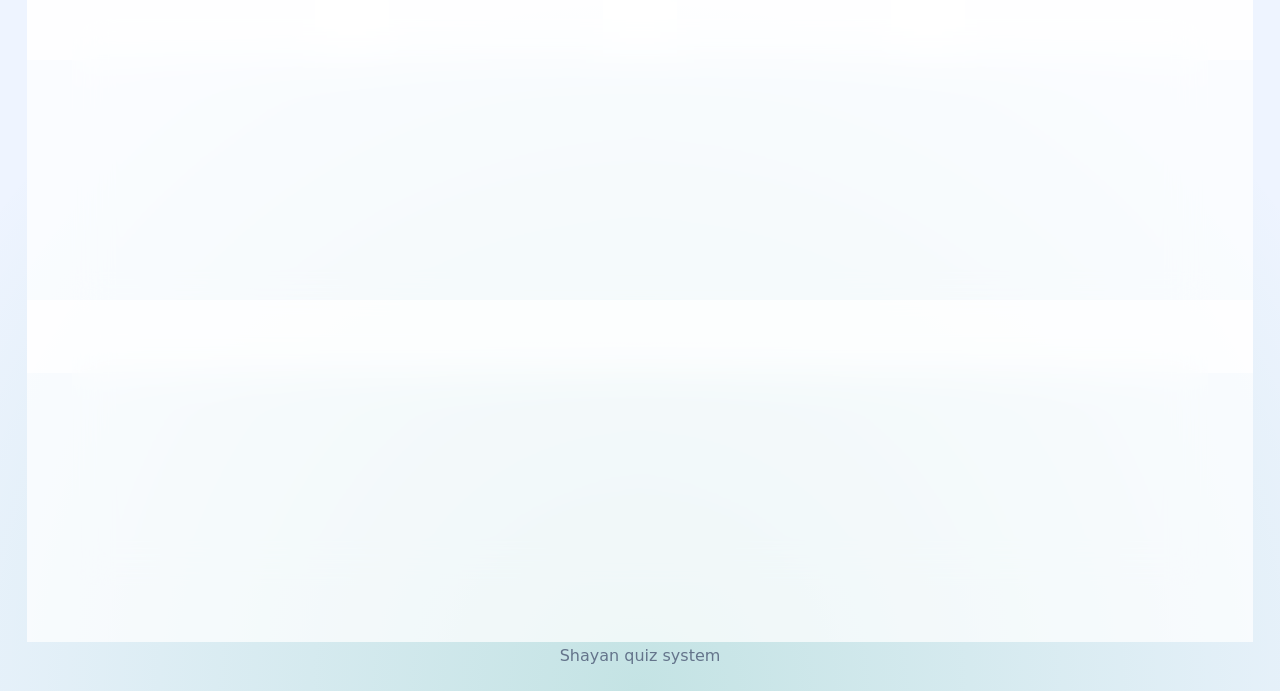
==== commit d63f1f45: "Make dashboard fancy with glass UI and progress rings" ====
--- a/index.html
+++ b/index.html
@@ -9,60 +9,67 @@
   <title>Shayan Learning Dashboard</title>
   <link rel="stylesheet" href="style.css">
   <style>
-    :root{--bg:#f4f7fb;--card:#fff;--text:#111827;--muted:#6b7280;--line:#e5e7eb;--blue:#2563eb;--green:#047857;--amber:#b45309;--red:#b91c1c;--purple:#7c3aed;--shadow:0 10px 28px rgba(15,23,42,.08)}
-    body{background:var(--bg);color:var(--text)}
-    header.hero{max-width:1100px;margin:0 auto 20px;padding:34px 20px 18px;text-align:left}
-    .hero-card{background:linear-gradient(135deg,#ffffff,#eef5ff);border:1px solid var(--line);border-radius:24px;padding:26px;box-shadow:var(--shadow)}
-    .hero h1{margin:0 0 8px;font-size:34px}.hero p{margin:4px 0;color:var(--muted)}
-    main{max-width:1100px;margin:0 auto;padding:0 20px 40px}.topline{display:flex;gap:10px;flex-wrap:wrap;margin-top:14px}.pill{display:inline-flex;align-items:center;gap:6px;background:#eef2ff;color:#1e3a8a;border-radius:999px;padding:8px 12px;font-size:13px;font-weight:700}
-    .summary{display:grid;grid-template-columns:repeat(auto-fit,minmax(170px,1fr));gap:14px;margin:18px 0}.metric{background:var(--card);border:1px solid var(--line);border-radius:18px;padding:18px;box-shadow:var(--shadow)}.metric span{color:var(--muted);font-size:13px}.metric strong{display:block;font-size:32px;line-height:1.1;margin-top:6px}.metric small{display:block;color:var(--muted);margin-top:6px}
-    .panel,.subject,.chart{background:var(--card);border:1px solid var(--line);border-radius:20px;padding:20px;box-shadow:var(--shadow)}
-    .section-title{display:flex;align-items:center;justify-content:space-between;gap:10px;margin:24px 0 12px}.section-title h2{margin:0}.section-title p{margin:0;color:var(--muted);font-size:14px}
-    .grid{display:grid;grid-template-columns:repeat(auto-fit,minmax(240px,1fr));gap:16px}.subject h3{margin:0 0 8px;font-size:22px}.subject p{color:var(--muted)}.subject-top{display:flex;align-items:flex-start;justify-content:space-between;gap:10px}.badge{border-radius:999px;padding:6px 10px;font-size:12px;font-weight:800}.badge.done{background:#ecfdf5;color:var(--green)}.badge.pending{background:#fffbeb;color:var(--amber)}.badge.review{background:#fef2f2;color:var(--red)}
-    .bar{height:14px;background:#e5e7eb;border-radius:999px;overflow:hidden;margin:12px 0}.fill{height:100%;background:linear-gradient(90deg,#60a5fa,#2563eb);width:0%;transition:width .4s ease}.stats{display:grid;grid-template-columns:1fr 1fr;gap:8px;margin:12px 0}.stat{background:#f9fafb;border:1px solid #eef2f7;border-radius:12px;padding:10px}.stat b{display:block}.stat span{font-size:12px;color:var(--muted)}
-    .actions{display:flex;gap:10px;flex-wrap:wrap;margin-top:12px}.button,a.button,button{border:0;border-radius:12px;background:var(--blue);color:white;padding:10px 14px;text-decoration:none;font-weight:800;cursor:pointer}.secondary{background:#eef2f7!important;color:#111827!important}.danger{background:#fee2e2!important;color:#991b1b!important}.button:hover,button:hover{filter:brightness(.97)}
-    .next-list{display:grid;grid-template-columns:repeat(auto-fit,minmax(210px,1fr));gap:10px}.next-item{border:1px dashed #cbd5e1;border-radius:14px;padding:12px;background:#f8fafc}.next-item b{display:block}.next-item span{color:var(--muted);font-size:13px}
-    .chart{margin-top:16px}.chart-head{display:flex;justify-content:space-between;gap:12px;align-items:center;flex-wrap:wrap}.filters{display:flex;gap:8px;flex-wrap:wrap}.filters button{padding:8px 10px;background:#eef2f7;color:#111827}.filters button.active{background:var(--blue);color:white}.graph-wrap{overflow-x:auto}.chart svg{width:100%;min-width:620px;height:310px}.empty{color:var(--muted);font-style:italic;padding:22px;background:#f9fafb;border-radius:14px}.history-table{width:100%;border-collapse:collapse;margin-top:12px}.history-table th,.history-table td{border-bottom:1px solid var(--line);text-align:left;padding:10px;font-size:14px}.history-table th{color:var(--muted);font-size:12px;text-transform:uppercase}.small{font-size:13px;color:var(--muted)}
-    .legend{display:flex;gap:10px;flex-wrap:wrap;margin:8px 0}.legend span{font-size:12px;color:var(--muted)}.dot{display:inline-block;width:10px;height:10px;border-radius:999px;margin-right:5px;background:var(--blue)}
-    footer{text-align:center;color:var(--muted);padding:20px}
-    @media(max-width:640px){.hero h1{font-size:26px}.stats{grid-template-columns:1fr}.history-table{display:block;overflow-x:auto}.metric strong{font-size:26px}}
+    :root{
+      --ink:#0f172a;--muted:#64748b;--line:rgba(148,163,184,.25);--glass:rgba(255,255,255,.72);
+      --blue:#2563eb;--violet:#7c3aed;--green:#059669;--amber:#d97706;--red:#dc2626;--cyan:#0891b2;
+      --shadow:0 24px 70px rgba(15,23,42,.16);--soft:0 12px 30px rgba(15,23,42,.09);--radius:26px;
+    }
+    *{box-sizing:border-box}
+    body{margin:0;min-height:100vh;color:var(--ink);font-family:Inter,ui-sans-serif,system-ui,-apple-system,"Segoe UI",Arial,sans-serif;background:
+      radial-gradient(circle at 10% 10%,rgba(59,130,246,.26),transparent 28%),
+      radial-gradient(circle at 86% 8%,rgba(124,58,237,.24),transparent 30%),
+      radial-gradient(circle at 50% 100%,rgba(5,150,105,.18),transparent 34%),#eef4ff;overflow-x:hidden}
+    body:before{content:"";position:fixed;inset:0;background-image:linear-gradient(rgba(255,255,255,.32) 1px,transparent 1px),linear-gradient(90deg,rgba(255,255,255,.32) 1px,transparent 1px);background-size:34px 34px;mask-image:linear-gradient(to bottom,rgba(0,0,0,.9),transparent 85%);pointer-events:none;z-index:-1}
+    a{text-decoration:none}.wrap{max-width:1180px;margin:0 auto;padding:22px}.topbar{display:flex;align-items:center;justify-content:space-between;gap:16px;margin-bottom:18px}.brand{display:flex;align-items:center;gap:12px}.logo{width:48px;height:48px;border-radius:16px;background:linear-gradient(135deg,var(--blue),var(--violet));display:grid;place-items:center;color:white;font-size:24px;box-shadow:var(--soft)}.brand h1{font-size:22px;margin:0}.brand p{margin:2px 0 0;color:var(--muted);font-size:13px}.top-actions{display:flex;gap:10px;flex-wrap:wrap}.hero{position:relative;overflow:hidden;border:1px solid var(--line);border-radius:34px;padding:34px;background:linear-gradient(135deg,rgba(255,255,255,.9),rgba(255,255,255,.56));box-shadow:var(--shadow);backdrop-filter:blur(18px)}.hero:after{content:"";position:absolute;right:-90px;top:-80px;width:260px;height:260px;border-radius:50%;background:linear-gradient(135deg,rgba(37,99,235,.25),rgba(124,58,237,.25));filter:blur(4px)}.hero-content{position:relative;z-index:1;display:grid;grid-template-columns:1.5fr .8fr;gap:22px;align-items:center}.eyebrow{display:inline-flex;gap:8px;align-items:center;background:rgba(37,99,235,.1);color:#1e40af;border:1px solid rgba(37,99,235,.16);padding:8px 12px;border-radius:999px;font-size:13px;font-weight:800}.hero h2{font-size:44px;line-height:1;margin:16px 0 10px;letter-spacing:-1px}.hero p{color:var(--muted);font-size:16px;line-height:1.6;margin:0}.hero-card{background:rgba(15,23,42,.92);color:white;border-radius:26px;padding:22px;box-shadow:var(--soft)}.hero-card small{display:block;color:#cbd5e1;margin-bottom:8px}.hero-card strong{display:block;font-size:42px}.hero-card span{color:#bfdbfe}.chips{display:flex;gap:9px;flex-wrap:wrap;margin-top:18px}.chip{font-size:13px;font-weight:800;border-radius:999px;padding:8px 12px;background:rgba(255,255,255,.75);border:1px solid var(--line);color:#334155}
+    .btn,button{border:0;border-radius:15px;padding:11px 14px;font-weight:900;cursor:pointer;background:linear-gradient(135deg,var(--blue),var(--violet));color:white;box-shadow:0 10px 22px rgba(37,99,235,.22);display:inline-flex;align-items:center;gap:8px}.btn.secondary,button.secondary{background:rgba(255,255,255,.8);color:#111827;border:1px solid var(--line);box-shadow:none}.btn.danger,button.danger{background:#fee2e2;color:#991b1b;box-shadow:none}.btn:hover,button:hover{transform:translateY(-1px);filter:brightness(.99)}
+    .summary{display:grid;grid-template-columns:repeat(5,1fr);gap:14px;margin:18px 0}.metric{position:relative;overflow:hidden;border:1px solid var(--line);background:var(--glass);backdrop-filter:blur(18px);border-radius:24px;padding:18px;box-shadow:var(--soft)}.metric:before{content:"";position:absolute;right:-28px;top:-28px;width:90px;height:90px;border-radius:50%;background:rgba(37,99,235,.1)}.metric .icon{font-size:22px}.metric span{display:block;color:var(--muted);font-size:13px;font-weight:800;margin-top:8px}.metric strong{display:block;font-size:34px;line-height:1.05;margin-top:5px}.metric small{display:block;color:var(--muted);font-size:12px;margin-top:6px}.section-title{display:flex;justify-content:space-between;align-items:flex-end;gap:14px;margin:26px 0 12px}.section-title h2{margin:0;font-size:25px}.section-title p{margin:4px 0 0;color:var(--muted)}.panel,.subject,.chart{border:1px solid var(--line);background:var(--glass);backdrop-filter:blur(18px);border-radius:var(--radius);padding:22px;box-shadow:var(--soft)}.next-list{display:grid;grid-template-columns:repeat(auto-fit,minmax(220px,1fr));gap:12px}.next-item{background:rgba(255,255,255,.72);border:1px dashed rgba(100,116,139,.35);border-radius:20px;padding:16px}.next-item b{display:block;font-size:17px}.next-item span{display:block;color:var(--muted);font-size:13px;line-height:1.45;margin:6px 0 12px}.grid{display:grid;grid-template-columns:repeat(auto-fit,minmax(255px,1fr));gap:16px}.subject{position:relative;overflow:hidden}.subject:before{content:"";position:absolute;inset:0 0 auto;height:6px;background:var(--accent,#2563eb)}.subject-top{display:flex;justify-content:space-between;align-items:flex-start;gap:10px}.subject h3{font-size:23px;margin:6px 0}.subject p{color:var(--muted);line-height:1.45}.emoji{font-size:32px}.badge{border-radius:999px;padding:7px 10px;font-size:12px;font-weight:900}.badge.done{background:#dcfce7;color:#166534}.badge.pending{background:#fef3c7;color:#92400e}.badge.review{background:#fee2e2;color:#991b1b}.bar{height:15px;background:rgba(148,163,184,.2);border-radius:999px;overflow:hidden;margin:14px 0}.fill{height:100%;width:0%;border-radius:999px;transition:width .55s ease}.stats{display:grid;grid-template-columns:1fr 1fr;gap:10px;margin:14px 0}.stat{border:1px solid rgba(148,163,184,.18);background:rgba(255,255,255,.65);border-radius:16px;padding:11px}.stat b{display:block;font-size:17px}.stat span{font-size:12px;color:var(--muted);font-weight:700}.ring-row{display:flex;align-items:center;gap:14px}.ring{--p:0;--c:#2563eb;width:86px;height:86px;border-radius:50%;background:conic-gradient(var(--c) calc(var(--p)*1%),rgba(148,163,184,.18) 0);display:grid;place-items:center;flex:0 0 auto}.ring:before{content:attr(data-label);width:64px;height:64px;border-radius:50%;background:#fff;display:grid;place-items:center;font-weight:900;color:var(--ink);box-shadow:inset 0 0 0 1px rgba(148,163,184,.18)}.actions{display:flex;gap:10px;flex-wrap:wrap;margin-top:14px}.chart{margin-top:16px}.chart-head{display:flex;justify-content:space-between;gap:12px;align-items:flex-start;flex-wrap:wrap}.filters{display:flex;gap:8px;flex-wrap:wrap}.filters button{padding:8px 11px;background:rgba(255,255,255,.78);color:#111827;box-shadow:none;border:1px solid var(--line)}.filters button.active{background:linear-gradient(135deg,var(--blue),var(--violet));color:white}.legend{display:flex;gap:12px;flex-wrap:wrap;margin:10px 0}.legend span{font-size:12px;color:var(--muted);font-weight:800}.dot{display:inline-block;width:10px;height:10px;border-radius:999px;margin-right:6px}.graph-wrap{overflow-x:auto;background:rgba(255,255,255,.6);border:1px solid rgba(148,163,184,.18);border-radius:20px;padding:10px}.chart svg{width:100%;min-width:650px;height:320px}.empty{color:var(--muted);font-style:italic;padding:24px;background:rgba(255,255,255,.65);border-radius:18px}.history-table{width:100%;border-collapse:separate;border-spacing:0;margin-top:12px;overflow:hidden;border-radius:18px}.history-table th,.history-table td{border-bottom:1px solid rgba(148,163,184,.2);text-align:left;padding:12px;font-size:14px;background:rgba(255,255,255,.55)}.history-table th{color:var(--muted);font-size:12px;text-transform:uppercase;background:rgba(241,245,249,.9)}.small{font-size:13px;color:var(--muted)}footer{text-align:center;color:var(--muted);padding:26px}.sparkle{animation:floaty 4s ease-in-out infinite}@keyframes floaty{0%,100%{transform:translateY(0)}50%{transform:translateY(-7px)}}
+    @media(max-width:980px){.summary{grid-template-columns:repeat(2,1fr)}.hero-content{grid-template-columns:1fr}.hero h2{font-size:36px}}
+    @media(max-width:640px){.wrap{padding:14px}.topbar{align-items:flex-start;flex-direction:column}.summary{grid-template-columns:1fr}.hero{padding:22px}.hero h2{font-size:30px}.stats{grid-template-columns:1fr}.history-table{display:block;overflow-x:auto}.metric strong{font-size:28px}.ring-row{align-items:flex-start}.ring{width:76px;height:76px}.ring:before{width:56px;height:56px}}
   </style>
   <script>if(location.pathname.endsWith('/index.html')){history.replaceState(null,'','/Shayan-quiz-agent/')}</script>
 </head>
 <body>
-  <header class="hero">
-    <div class="hero-card">
-      <h1>Shayan Learning Dashboard</h1>
-      <p>Track tests, pending subjects, latest scores, and score history in one place.</p>
-      <div class="topline">
-        <span class="pill">Test Mode only</span>
-        <span class="pill">Answers hidden until submit</span>
-        <span class="pill">Email + WhatsApp results</span>
-        <span class="pill">Dashboard version: improved dashboard</span>
+  <div class="wrap">
+    <nav class="topbar">
+      <div class="brand"><div class="logo sparkle">🎓</div><div><h1>Shayan Learning</h1><p>Personal quiz tracker</p></div></div>
+      <div class="top-actions"><a class="btn secondary" href="test-email.html">✉️ Test Email</a><button class="secondary" onclick="copySummary()">📋 Copy Summary</button></div>
+    </nav>
+
+    <section class="hero">
+      <div class="hero-content">
+        <div>
+          <span class="eyebrow">✨ Fancy dashboard active</span>
+          <h2>Learning progress, beautifully tracked.</h2>
+          <p>See pending tests, latest scores, best subject, attempts, and score history. Shayan can start or retake any subject from one permanent dashboard link.</p>
+          <div class="chips"><span class="chip">🔒 Test Mode only</span><span class="chip">📊 History graph</span><span class="chip">📱 WhatsApp results</span><span class="chip">📧 Email results</span></div>
+        </div>
+        <div class="hero-card">
+          <small>Overall latest average</small>
+          <strong id="heroAverage">0%</strong>
+          <span id="heroMessage">Complete a test to start tracking progress.</span>
+        </div>
       </div>
-    </div>
-  </header>
+    </section>
 
-  <main>
     <section class="summary">
-      <div class="metric"><span>Completed tests</span><strong id="completedCount">0</strong><small id="completedHelp">out of 4</small></div>
-      <div class="metric"><span>Pending tests</span><strong id="pendingCount">4</strong><small id="pendingHelp">waiting for submission</small></div>
-      <div class="metric"><span>Average latest score</span><strong id="averageScore">0%</strong><small>completed tests only</small></div>
-      <div class="metric"><span>Best subject</span><strong id="bestSubject">—</strong><small id="bestScore">no score yet</small></div>
-      <div class="metric"><span>Total attempts</span><strong id="totalAttempts">0</strong><small>saved on this device</small></div>
+      <div class="metric"><div class="icon">✅</div><span>Completed</span><strong id="completedCount">0</strong><small id="completedHelp">out of 4 tests</small></div>
+      <div class="metric"><div class="icon">⏳</div><span>Pending</span><strong id="pendingCount">4</strong><small>waiting for submission</small></div>
+      <div class="metric"><div class="icon">📈</div><span>Average score</span><strong id="averageScore">0%</strong><small>completed tests only</small></div>
+      <div class="metric"><div class="icon">🏆</div><span>Best subject</span><strong id="bestSubject">—</strong><small id="bestScore">no score yet</small></div>
+      <div class="metric"><div class="icon">🧾</div><span>Total attempts</span><strong id="totalAttempts">0</strong><small>saved on this device</small></div>
     </section>
 
     <section class="panel" id="nextPanel">
-      <div class="section-title"><h2>Next tests to complete</h2><p>Pending subjects appear here</p></div>
+      <div class="section-title"><div><h2>🚀 Next tests to complete</h2><p>Pending subjects appear here first.</p></div></div>
       <div class="next-list" id="nextList"></div>
     </section>
 
-    <div class="section-title"><h2>Subject status</h2><p>Latest score and attempt count for each subject</p></div>
+    <div class="section-title"><div><h2>📚 Subject cards</h2><p>Latest score, attempts, status, and quick start buttons.</p></div></div>
     <section class="grid" id="subjectGrid"></section>
 
     <section class="chart">
       <div class="chart-head">
-        <div><h2>Score history graph</h2><p class="small">Each point is a submitted attempt. Use the filters to view one subject.</p></div>
+        <div><h2>📉 Score history graph</h2><p class="small">Each point is a submitted attempt. Filter by subject to see improvement.</p></div>
         <div class="filters" id="filters"></div>
       </div>
       <div class="legend" id="legend"></div>
@@ -71,41 +78,43 @@
     </section>
 
     <section class="panel" style="margin-top:18px">
-      <h2>How to read this dashboard</h2>
-      <p>The progress bar shows Shayan's <b>latest score percentage</b> for that subject. Example: 16 out of 20 = 80%, so the bar fills to 80%.</p>
+      <h2>💡 How to read the dashboard</h2>
+      <p>The progress ring and bar show Shayan's <b>latest score percentage</b> for that subject. Example: 16 out of 20 = 80%, so the bar fills to 80%.</p>
       <p class="small">Progress and history are saved in this browser on this device. If Shayan uses another device or clears browser data, this dashboard may not show previous attempts. Email and WhatsApp results still work separately.</p>
-      <div class="actions"><button class="secondary" onclick="copySummary()">Copy progress summary</button><button class="danger" onclick="resetProgress()">Reset local progress</button><a class="button secondary" href="test-email.html">Test Email</a></div>
+      <div class="actions"><button class="secondary" onclick="copySummary()">📋 Copy progress summary</button><button class="danger" onclick="resetProgress()">🗑 Reset local progress</button></div>
     </section>
-  </main>
-
+  </div>
   <footer>Shayan quiz system</footer>
 
   <script>
     if('serviceWorker' in navigator){navigator.serviceWorker.register('sw.js').catch(()=>{})}
     const SUBJECTS=[
-      {id:'math',title:'Math',desc:'Law of indices: product, quotient, power, zero, negative and fractional index laws.',url:'math.html',color:'#2563eb'},
-      {id:'physics',title:'Physics',desc:'Forces, energy, waves, circuits, and motion.',url:'physics.html',color:'#7c3aed'},
-      {id:'chemistry',title:'Chemistry',desc:'Grade 9 elements and periodic table with shuffled questions and revision advice.',url:'chemistry.html',color:'#047857'},
-      {id:'biology',title:'Biology',desc:'Cells, body systems, genetics, and ecosystems.',url:'biology.html',color:'#b45309'}
+      {id:'math',icon:'🧮',title:'Math',desc:'Law of indices: product, quotient, power, zero, negative and fractional index laws.',url:'math.html',color:'#2563eb'},
+      {id:'physics',icon:'⚡',title:'Physics',desc:'Forces, energy, waves, circuits, and motion.',url:'physics.html',color:'#7c3aed'},
+      {id:'chemistry',icon:'🧪',title:'Chemistry',desc:'Grade 9 elements and periodic table with shuffled questions and revision advice.',url:'chemistry.html',color:'#059669'},
+      {id:'biology',icon:'🧬',title:'Biology',desc:'Cells, body systems, genetics, and ecosystems.',url:'biology.html',color:'#d97706'}
     ];
     const KEY='shayanQuizProgress';
     let activeSubject='all';
 
     function loadProgress(){try{return JSON.parse(localStorage.getItem(KEY)||'{}')}catch(e){return {}}}
     function clamp(n){return Math.max(0,Math.min(100,Number(n)||0))}
-    function subjectTitle(id){let s=SUBJECTS.find(x=>x.id===id);return s?s.title:id}
-    function subjectColor(id){let s=SUBJECTS.find(x=>x.id===id);return s?s.color:'#2563eb'}
+    function subject(id){return SUBJECTS.find(x=>x.id===id)||{title:id,color:'#2563eb',icon:'📘'}}
     function latest(r){return r&&r.completed?r:null}
     function getAttempts(p){let out=[];SUBJECTS.forEach(s=>{let r=p[s.id];if(!r)return;let h=Array.isArray(r.history)?r.history:[];if(h.length){h.forEach(a=>out.push({...a,subjectId:s.id,title:s.title}))}else if(r.completed){out.push({...r,subjectId:s.id,title:s.title,ts:0})}});return out.sort((a,b)=>(a.ts||0)-(b.ts||0))}
     function performanceClass(pct){pct=Number(pct)||0;if(pct>=75)return 'done';if(pct>=60)return 'pending';return 'review'}
-    function bar(p,color){return '<div class="bar"><div class="fill" style="width:'+clamp(p)+'%;background:linear-gradient(90deg,'+color+'99,'+color+')"></div></div>'}
+    function bar(p,color){return '<div class="bar"><div class="fill" style="width:'+clamp(p)+'%;background:linear-gradient(90deg,'+color+'88,'+color+')"></div></div>'}
+    function ring(p,color){p=clamp(p);return '<div class="ring" data-label="'+p+'%" style="--p:'+p+';--c:'+color+'"></div>'}
 
     function renderSummary(p,attempts){
       let completed=0,totalScore=0,best=null;
       SUBJECTS.forEach(s=>{let r=latest(p[s.id]);if(r){completed++;totalScore+=Number(r.percentage)||0;if(!best||Number(r.percentage)>Number(best.percentage))best={...r,title:s.title}}});
+      let avg=completed?Math.round(totalScore/completed):0;
       document.getElementById('completedCount').textContent=completed;
       document.getElementById('pendingCount').textContent=SUBJECTS.length-completed;
-      document.getElementById('averageScore').textContent=completed?Math.round(totalScore/completed)+'%':'0%';
+      document.getElementById('averageScore').textContent=avg+'%';
+      document.getElementById('heroAverage').textContent=avg+'%';
+      document.getElementById('heroMessage').textContent=completed?('Based on '+completed+' completed test'+(completed>1?'s.':'.')):'Complete a test to start tracking progress.';
       document.getElementById('bestSubject').textContent=best?best.title:'—';
       document.getElementById('bestScore').textContent=best?best.percentage+'% latest score':'no score yet';
       document.getElementById('totalAttempts').textContent=attempts.length;
@@ -114,24 +123,23 @@
     function renderNext(p){
       let pending=SUBJECTS.filter(s=>!(p[s.id]&&p[s.id].completed));
       let box=document.getElementById('nextList');
-      if(!pending.length){box.innerHTML='<div class="next-item"><b>All tests completed</b><span>Great work. Shayan can retake any test to improve scores and build history.</span></div>';return}
-      box.innerHTML=pending.map(s=>'<div class="next-item"><b>'+s.title+'</b><span>'+s.desc+'</span><div class="actions"><a class="button" href="'+s.url+'">Start '+s.title+'</a></div></div>').join('');
+      if(!pending.length){box.innerHTML='<div class="next-item"><b>🎉 All tests completed</b><span>Great work. Shayan can retake any test to improve scores and build the history graph.</span><div class="actions"><a class="btn" href="math.html">Retake Math</a></div></div>';return}
+      box.innerHTML=pending.map(s=>'<div class="next-item"><b>'+s.icon+' '+s.title+'</b><span>'+s.desc+'</span><a class="btn" href="'+s.url+'">Start '+s.title+'</a></div>').join('');
     }
 
     function renderSubjects(p){
       let grid=document.getElementById('subjectGrid');grid.innerHTML='';
       SUBJECTS.forEach(s=>{
         let r=latest(p[s.id]);let done=!!r;let pct=done?clamp(r.percentage):0;let attempts=p[s.id]&&Array.isArray(p[s.id].history)?p[s.id].history.length:(done?1:0);let badge=done?(pct>=60?'Completed':'Needs review'):'Pending';let cls=done?performanceClass(pct):'pending';
-        grid.innerHTML+='<div class="subject"><div class="subject-top"><h3>'+s.title+'</h3><span class="badge '+cls+'">'+badge+'</span></div><p>'+s.desc+'</p>'+bar(pct,s.color)+'<div class="stats"><div class="stat"><b>'+(done?(r.score+'/'+r.total):'—')+'</b><span>Latest score</span></div><div class="stat"><b>'+(done?(pct+'%'):'0%')+'</b><span>Progress bar</span></div><div class="stat"><b>'+attempts+'</b><span>Attempts</span></div><div class="stat"><b>'+(done?r.performance:'Not started')+'</b><span>Performance</span></div></div><p class="small">'+(done?('Last submitted: '+r.submittedAt):'This test is still pending.')+'</p><div class="actions"><a class="button" href="'+s.url+'">'+(done?'Retake':'Start')+' '+s.title+'</a></div></div>';
+        grid.innerHTML+='<div class="subject" style="--accent:'+s.color+'"><div class="subject-top"><div><div class="emoji">'+s.icon+'</div><h3>'+s.title+'</h3></div><span class="badge '+cls+'">'+badge+'</span></div><p>'+s.desc+'</p><div class="ring-row">'+ring(pct,s.color)+'<div style="flex:1">'+bar(pct,s.color)+'<p class="small">Latest progress score</p></div></div><div class="stats"><div class="stat"><b>'+(done?(r.score+'/'+r.total):'—')+'</b><span>Latest score</span></div><div class="stat"><b>'+(done?(pct+'%'):'0%')+'</b><span>Score percent</span></div><div class="stat"><b>'+attempts+'</b><span>Attempts</span></div><div class="stat"><b>'+(done?r.performance:'Not started')+'</b><span>Performance</span></div></div><p class="small">'+(done?('Last submitted: '+r.submittedAt):'This test is still pending.')+'</p><div class="actions"><a class="btn" href="'+s.url+'">'+(done?'Retake':'Start')+' '+s.title+'</a></div></div>';
       });
     }
 
     function renderFilters(){
       let f=document.getElementById('filters');
       let buttons=['all',...SUBJECTS.map(s=>s.id)];
-      f.innerHTML=buttons.map(id=>'<button class="'+(activeSubject===id?'active':'')+'" onclick="setFilter(\''+id+'\')">'+(id==='all'?'All':subjectTitle(id))+'</button>').join('');
-      let legend=document.getElementById('legend');
-      legend.innerHTML=SUBJECTS.map(s=>'<span><i class="dot" style="background:'+s.color+'"></i>'+s.title+'</span>').join('');
+      f.innerHTML=buttons.map(id=>'<button class="'+(activeSubject===id?'active':'')+'" onclick="setFilter(\''+id+'\')">'+(id==='all'?'All':subject(id).icon+' '+subject(id).title)+'</button>').join('');
+      document.getElementById('legend').innerHTML=SUBJECTS.map(s=>'<span><i class="dot" style="background:'+s.color+'"></i>'+s.title+'</span>').join('');
     }
     function setFilter(id){activeSubject=id;render()}
 
@@ -140,24 +148,24 @@
       let attempts=activeSubject==='all'?allAttempts:allAttempts.filter(a=>a.subjectId===activeSubject);
       let g=document.getElementById('historyGraph'),list=document.getElementById('historyList');
       if(!attempts.length){g.innerHTML='<p class="empty">No historical results yet for this view. After Shayan submits tests, scores will appear here.</p>';list.innerHTML='';return}
-      let w=860,h=300,pad=44;let pts=attempts.map((a,i)=>{let x=pad+(attempts.length===1?0.5:(i/(attempts.length-1)))*(w-2*pad);let y=h-pad-(clamp(a.percentage)/100)*(h-2*pad);return {x,y,a,i}});
-      let gridLines=[0,25,50,75,100].map(v=>{let y=h-pad-(v/100)*(h-2*pad);return '<line x1="'+pad+'" y1="'+y+'" x2="'+(w-pad)+'" y2="'+y+'" stroke="#e5e7eb"/><text x="8" y="'+(y+4)+'" font-size="12" fill="#6b7280">'+v+'%</text>'}).join('');
-      let lines=activeSubject==='all'?SUBJECTS.map(s=>{let sp=pts.filter(p=>p.a.subjectId===s.id);if(!sp.length)return '';return '<polyline points="'+sp.map(p=>p.x+','+p.y).join(' ')+'" fill="none" stroke="'+s.color+'" stroke-width="3" stroke-linecap="round" stroke-linejoin="round"/>'}).join(''):'<polyline points="'+pts.map(p=>p.x+','+p.y).join(' ')+'" fill="none" stroke="'+subjectColor(activeSubject)+'" stroke-width="3" stroke-linecap="round" stroke-linejoin="round"/>';
-      let circles=pts.map(p=>'<circle cx="'+p.x+'" cy="'+p.y+'" r="6" fill="'+subjectColor(p.a.subjectId)+'"><title>'+subjectTitle(p.a.subjectId)+': '+p.a.percentage+'% on '+(p.a.submittedAt||'')+'</title></circle>').join('');
-      let labels=pts.map(p=>'<text x="'+p.x+'" y="'+(h-10)+'" text-anchor="middle" font-size="11" fill="#6b7280">'+(p.i+1)+'</text>').join('');
-      g.innerHTML='<svg viewBox="0 0 '+w+' '+h+'" role="img" aria-label="Score history graph">'+gridLines+'<line x1="'+pad+'" y1="'+pad+'" x2="'+pad+'" y2="'+(h-pad)+'" stroke="#9ca3af"/><line x1="'+pad+'" y1="'+(h-pad)+'" x2="'+(w-pad)+'" y2="'+(h-pad)+'" stroke="#9ca3af"/>'+lines+circles+labels+'</svg>';
+      let w=900,h=315,pad=48;let pts=attempts.map((a,i)=>{let x=pad+(attempts.length===1?0.5:(i/(attempts.length-1)))*(w-2*pad);let y=h-pad-(clamp(a.percentage)/100)*(h-2*pad);return {x,y,a,i}});
+      let gridLines=[0,25,50,75,100].map(v=>{let y=h-pad-(v/100)*(h-2*pad);return '<line x1="'+pad+'" y1="'+y+'" x2="'+(w-pad)+'" y2="'+y+'" stroke="rgba(148,163,184,.28)"/><text x="10" y="'+(y+4)+'" font-size="12" fill="#64748b">'+v+'%</text>'}).join('');
+      let lines=activeSubject==='all'?SUBJECTS.map(s=>{let sp=pts.filter(p=>p.a.subjectId===s.id);if(!sp.length)return '';return '<polyline points="'+sp.map(p=>p.x+','+p.y).join(' ')+'" fill="none" stroke="'+s.color+'" stroke-width="4" stroke-linecap="round" stroke-linejoin="round"/>'}).join(''):'<polyline points="'+pts.map(p=>p.x+','+p.y).join(' ')+'" fill="none" stroke="'+subject(activeSubject).color+'" stroke-width="4" stroke-linecap="round" stroke-linejoin="round"/>';
+      let circles=pts.map(p=>'<circle cx="'+p.x+'" cy="'+p.y+'" r="7" fill="'+subject(p.a.subjectId).color+'" stroke="white" stroke-width="3"><title>'+subject(p.a.subjectId).title+': '+p.a.percentage+'% on '+(p.a.submittedAt||'')+'</title></circle>').join('');
+      let labels=pts.map(p=>'<text x="'+p.x+'" y="'+(h-12)+'" text-anchor="middle" font-size="11" fill="#64748b">'+(p.i+1)+'</text>').join('');
+      g.innerHTML='<svg viewBox="0 0 '+w+' '+h+'" role="img" aria-label="Score history graph">'+gridLines+'<line x1="'+pad+'" y1="'+pad+'" x2="'+pad+'" y2="'+(h-pad)+'" stroke="#94a3b8"/><line x1="'+pad+'" y1="'+(h-pad)+'" x2="'+(w-pad)+'" y2="'+(h-pad)+'" stroke="#94a3b8"/>'+lines+circles+labels+'</svg>';
       let recent=[...attempts].reverse().slice(0,10);
-      list.innerHTML='<h3>Recent attempts</h3><table class="history-table"><thead><tr><th>#</th><th>Subject</th><th>Score</th><th>Percent</th><th>Performance</th><th>Submitted</th></tr></thead><tbody>'+recent.map((a,i)=>'<tr><td>'+(recent.length-i)+'</td><td>'+subjectTitle(a.subjectId)+'</td><td>'+a.score+'/'+a.total+'</td><td><b>'+a.percentage+'%</b></td><td>'+a.performance+'</td><td>'+(a.submittedAt||'')+'</td></tr>').join('')+'</tbody></table>';
+      list.innerHTML='<h3>Recent attempts</h3><table class="history-table"><thead><tr><th>#</th><th>Subject</th><th>Score</th><th>Percent</th><th>Performance</th><th>Submitted</th></tr></thead><tbody>'+recent.map((a,i)=>'<tr><td>'+(recent.length-i)+'</td><td>'+subject(a.subjectId).icon+' '+subject(a.subjectId).title+'</td><td>'+a.score+'/'+a.total+'</td><td><b>'+a.percentage+'%</b></td><td>'+a.performance+'</td><td>'+(a.submittedAt||'')+'</td></tr>').join('')+'</tbody></table>';
     }
 
     function copySummary(){
       let p=loadProgress();let lines=['Shayan quiz progress summary'];
       SUBJECTS.forEach(s=>{let r=latest(p[s.id]);lines.push(s.title+': '+(r?(r.score+'/'+r.total+' ('+r.percentage+'%) - '+r.performance):'Pending'))});
-      navigator.clipboard&&navigator.clipboard.writeText(lines.join('\n')).then(()=>alert('Progress summary copied.')).catch(()=>alert(lines.join('\n')));
+      if(navigator.clipboard){navigator.clipboard.writeText(lines.join('\n')).then(()=>alert('Progress summary copied.')).catch(()=>alert(lines.join('\n')))}else{alert(lines.join('\n'))}
     }
     function resetProgress(){if(confirm('Clear saved dashboard progress and history on this device?')){localStorage.removeItem(KEY);render()}}
     function render(){let p=loadProgress();let attempts=getAttempts(p);renderSummary(p,attempts);renderNext(p);renderSubjects(p);renderHistory(attempts)}
     render();
   </script>
 </body>
-</html>
+</html>
